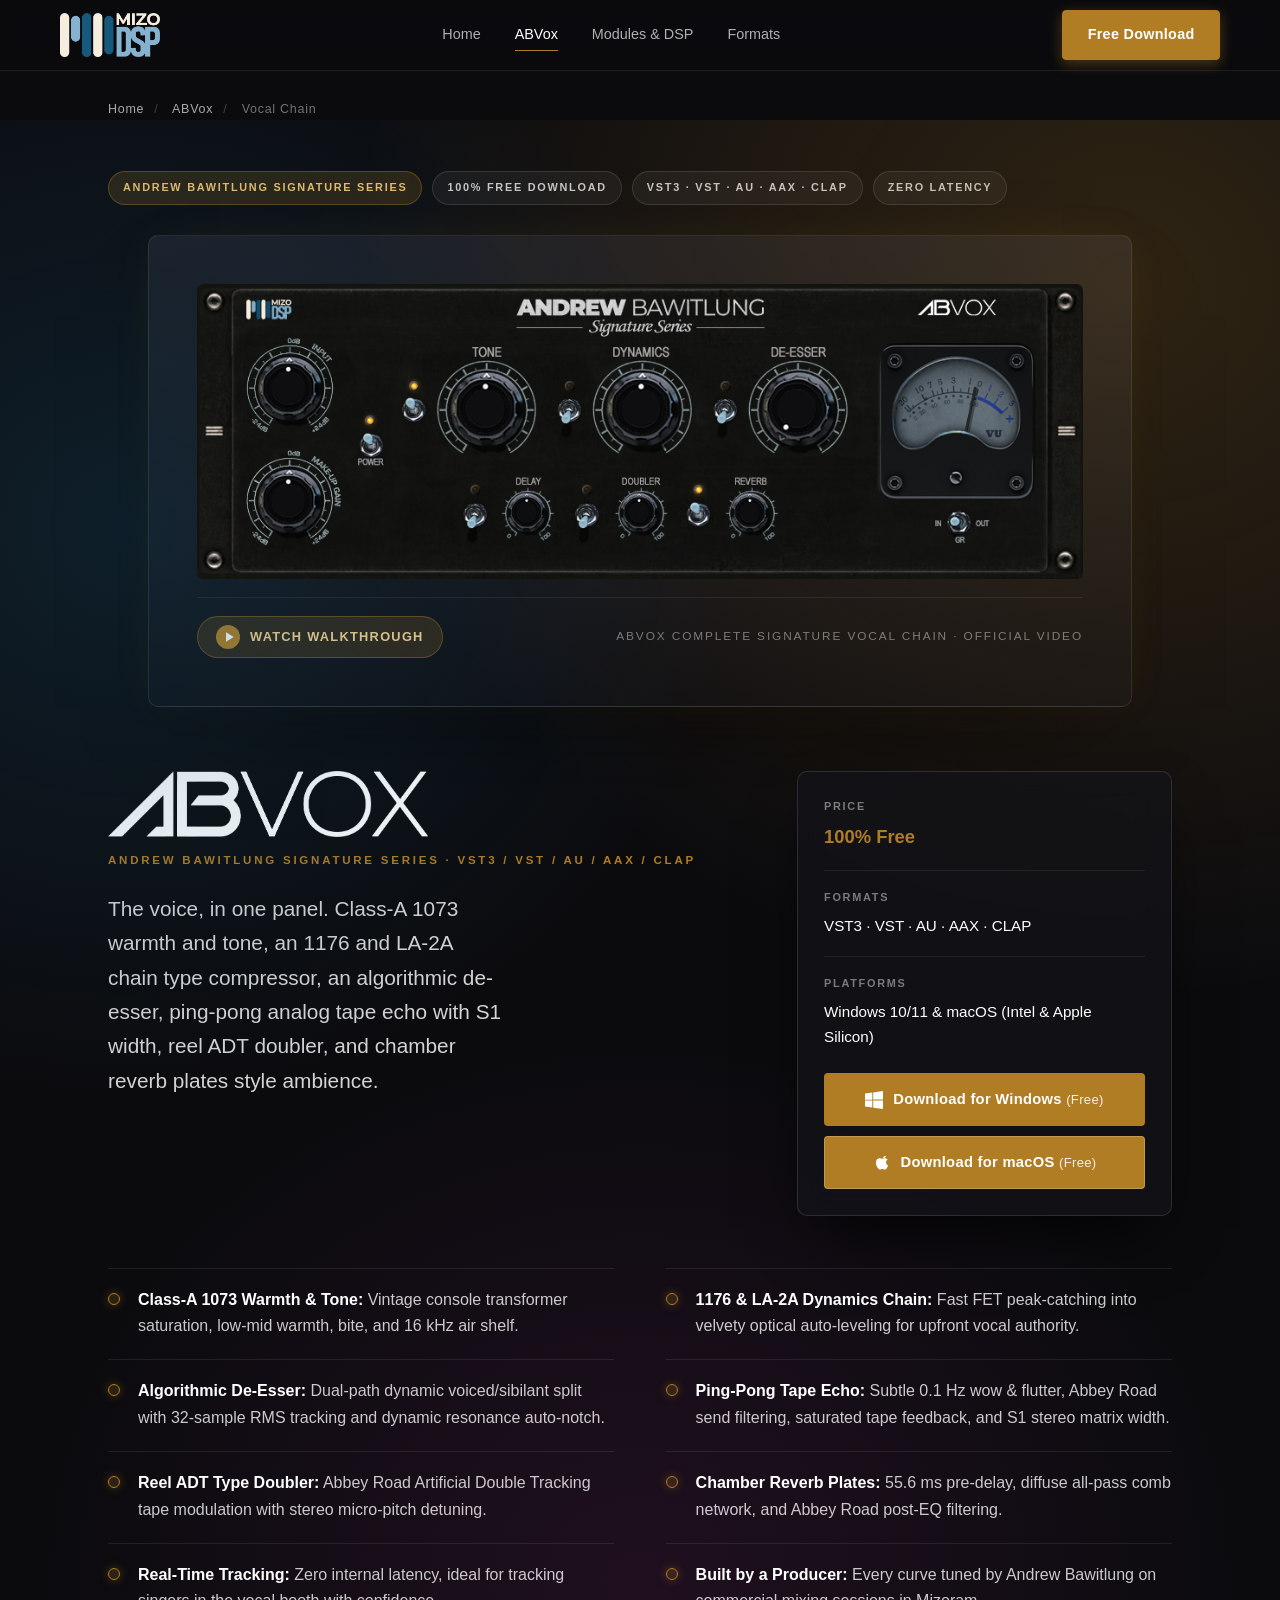
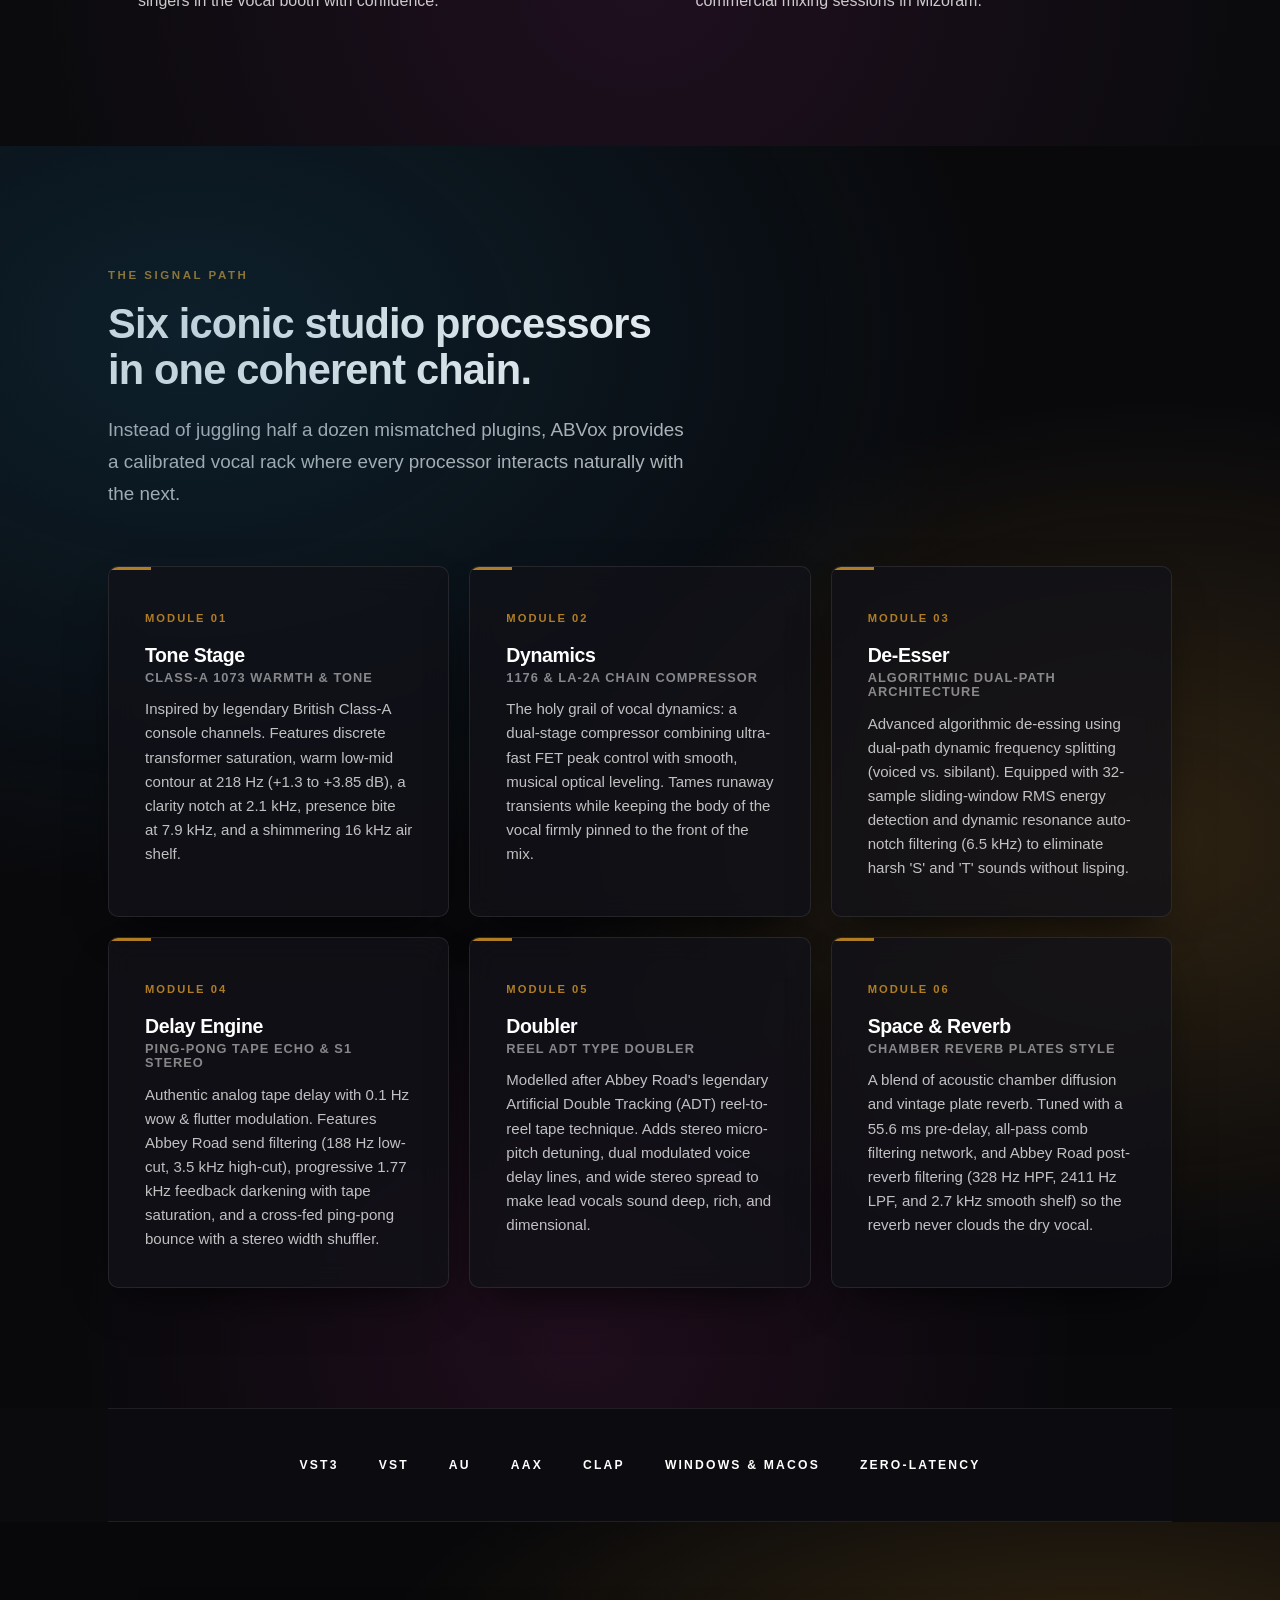
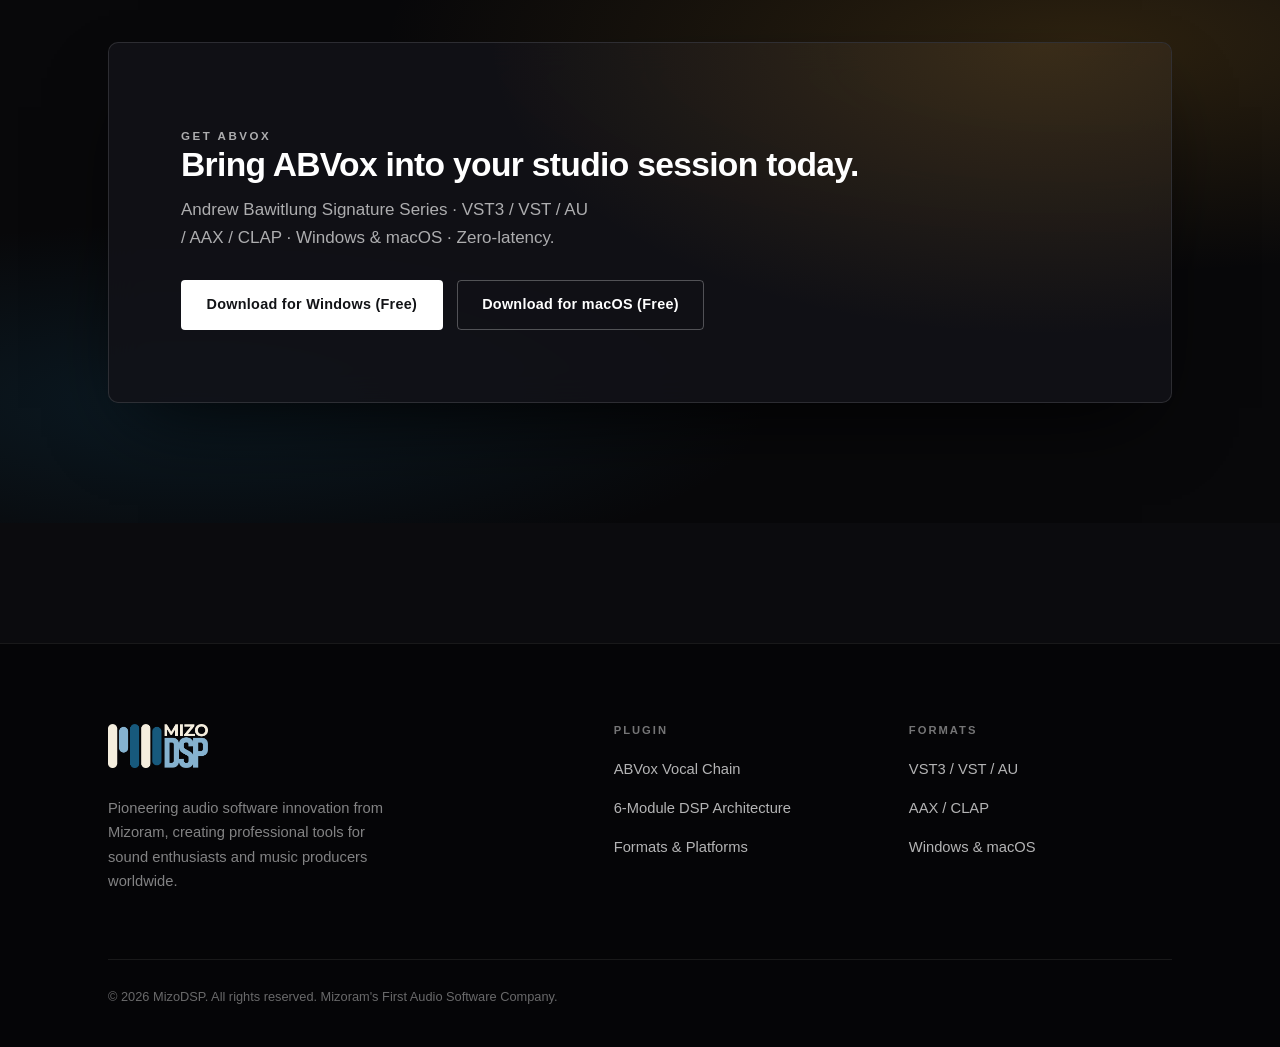
==== abvox.html @ d9e60326 "Add email download modal popup with FormSubmit integration" ====
<!DOCTYPE html>
<html lang="en">
<head>
<meta charset="utf-8" />
<meta name="viewport" content="width=device-width, initial-scale=1" />
<meta name="robots" content="noindex, nofollow, noarchive, nosnippet" />
<meta name="googlebot" content="noindex, nofollow, noarchive, nosnippet" />
<title>ABVox — Signature Vocal Chain | MizoDSP</title>
<meta name="description" content="ABVox is an all-in-one analog-modelled vocal rack featuring Class-A 1073 tone, 1176 & LA-2A dynamics, algorithmic de-esser, tape echo, reel ADT, and chamber plates reverb." />
<meta name="theme-color" content="#101012" />
<link rel="icon" href="favicon.svg" type="image/svg+xml" />
<link rel="icon" href="favicon.ico" sizes="any" />
<link rel="icon" type="image/png" sizes="32x32" href="favicon-32x32.png" />
<link rel="apple-touch-icon" href="apple-touch-icon.png" />

<!-- Open Graph / Social Sharing (WhatsApp, Telegram, Discord, etc.) -->
<meta property="og:type" content="website" />
<meta property="og:url" content="https://mizodsp.github.io/abvox.html" />
<meta property="og:title" content="ABVox — Signature Vocal Chain | MizoDSP" />
<meta property="og:description" content="All-in-one analog-modelled vocal rack: Class-A 1073 warmth, 1176 & LA-2A dynamics, algorithmic de-esser, tape echo, reel ADT, and chamber plates reverb." />
<meta property="og:image" content="https://mizodsp.github.io/assets/og-preview.png" />
<meta property="og:image:secure_url" content="https://mizodsp.github.io/assets/og-preview.png" />
<meta property="og:image:type" content="image/png" />
<meta property="og:image:width" content="1200" />
<meta property="og:image:height" content="630" />
<meta property="og:image:alt" content="ABVox Complete Signature Vocal Chain Plugin" />
<meta property="og:site_name" content="MizoDSP" />

<!-- Twitter Card -->
<meta name="twitter:card" content="summary_large_image" />
<meta name="twitter:title" content="ABVox — Signature Vocal Chain | MizoDSP" />
<meta name="twitter:description" content="All-in-one analog-modelled vocal rack: Class-A 1073 warmth, 1176 & LA-2A dynamics, algorithmic de-esser, tape echo, reel ADT, and chamber plates reverb." />
<meta name="twitter:image" content="https://mizodsp.github.io/assets/og-preview.png" />

<script>document.documentElement.classList.add('js');</script>
<link rel="stylesheet" href="styles.css?v=4" />
</head>
<body class="page-dark">

<a class="skip-link btn btn--solid" href="#main">Skip to content</a>

<header class="site-header">
  <div class="wrap site-header__inner">
    <a class="brand" href="index.html" aria-label="MizoDSP home">
      <img class="brand__logo-img" src="assets/MizoDSP logo.png" alt="MizoDSP Logo" width="1505" height="660" />
    </a>

    <nav class="nav" id="nav" aria-label="Primary">
      <a href="index.html">Home</a>
      <a href="abvox.html" aria-current="page">ABVox</a>
      <a href="#modules">Modules &amp; DSP</a>
      <a href="#formats">Formats</a>
    </nav>

    <div class="site-header__cta">
      <a class="btn btn--accent" href="#get" style="background:#b07d24; color:#ffffff; border-color:#b07d24;">Free Download</a>
      <button class="nav-toggle" id="navToggle" aria-expanded="false" aria-controls="nav">Menu</button>
    </div>
  </div>
</header>

<main id="main">

  <div class="wrap crumbs">
    <a href="index.html">Home</a><span>/</span>
    <a href="abvox.html">ABVox</a><span>/</span>
    Vocal Chain
  </div>

  <!-- PRODUCT HERO -->
  <section class="product">
    <div class="wrap">
      <div class="badges">
        <span class="badge badge--accent">Andrew Bawitlung Signature Series</span>
        <span class="badge">100% Free Download</span>
        <span class="badge">VST3 · VST · AU · AAX · CLAP</span>
        <span class="badge">Zero Latency</span>
      </div>

      <!-- High-res Rendered Plugin Interface & Video Showcase -->
      <figure class="product__stage reveal" id="productStage">
        <div class="product__render-box" id="productRenderBox">
          <img class="product__render-img" src="assets/ABVox_Plugin_Render.png"
               alt="ABVox interface render: input and output gain staging, 1073 tone, 1176/LA-2A dynamics, algorithmic de-esser, tape echo, reel ADT, and chamber plate reverb."
               width="1024" height="341" fetchpriority="high" />
        </div>
        <figcaption class="product__caption">
          <button class="stage-play-btn" id="playProductVideoBtn" type="button" aria-label="Play ABVox official video walkthrough">
            <span class="stage-play-btn__icon">
              <svg width="14" height="14" viewBox="0 0 24 24" fill="currentColor" aria-hidden="true">
                <polygon points="7,4 20,12 7,20" />
              </svg>
            </span>
            <span class="stage-play-btn__text">Watch Walkthrough</span>
          </button>
          <span class="product__caption-text">ABVox Complete Signature Vocal Chain · Official Video</span>
        </figcaption>
      </figure>

      <div class="product__head">
        <div>
          <img src="assets/AB_VOX.png" alt="ABVox Logo" class="abvox-product-logo" />
          <p class="product__sub">Andrew Bawitlung Signature Series · VST3 / VST / AU / AAX / CLAP</p>
          <p class="product__tagline">
            The voice, in one panel. Class-A 1073 warmth and tone, an 1176 and LA-2A chain type compressor,
            an algorithmic de-esser, ping-pong analog tape echo with S1 width, reel ADT doubler,
            and chamber reverb plates style ambience.
          </p>
        </div>

        <aside class="product__aside" id="get">
          <dl>
            <div>
              <dt>Price</dt>
              <dd><strong style="color: var(--accent); font-size: 1.15rem;">100% Free</strong></dd>
            </div>
            <div>
              <dt>Formats</dt>
              <dd>VST3 · VST · AU · AAX · CLAP</dd>
            </div>
            <div>
              <dt>Platforms</dt>
              <dd>Windows 10/11 &amp; macOS (Intel &amp; Apple Silicon)</dd>
            </div>
          </dl>

          <div class="download-actions" style="margin-top: 24px; display: grid; gap: 10px;">
            <a class="btn btn--solid btn--download js-download-trigger" href="https://github.com/mizodsp/mizodsp.github.io/releases/download/v1.0.0/ABVox_v1.0.0_Windows.zip" data-platform="Windows" title="Download ABVox for Windows (Free)">
              <svg width="18" height="18" viewBox="0 0 24 24" fill="currentColor" aria-hidden="true"><path d="M0 3.449L9.75 2.1v9.451H0m10.949-9.602L24 0v11.401H10.949M0 12.6h9.75v9.451L0 20.699M10.949 12.6H24V24l-12.951-1.751"/></svg>
              <span>Download for Windows <em>(Free)</em></span>
            </a>
            <a class="btn btn--solid btn--download btn--download-mac js-download-trigger" href="https://github.com/mizodsp/mizodsp.github.io/releases/download/v1.0.0/ABVox_v1.0.0_macOS.zip" data-platform="macOS" title="Download ABVox for macOS (Free)">
              <svg width="18" height="18" viewBox="0 0 24 24" fill="currentColor" aria-hidden="true"><path d="M18.71 19.5c-.83 1.24-1.71 2.45-3.05 2.47-1.34.03-1.77-.79-3.29-.79-1.53 0-2 .77-3.27.82-1.31.05-2.3-1.32-3.14-2.53C4.25 17 2.94 12.45 4.7 9.39c.87-1.52 2.43-2.48 4.12-2.51 1.28-.02 2.5.87 3.29.87.78 0 2.26-1.07 3.81-.91.65.03 2.47.26 3.64 1.98-.09.06-2.17 1.28-2.15 3.81.03 3.02 2.65 4.03 2.68 4.04-.03.07-.42 1.44-1.38 2.83M15.97 6.37c.62-.75 1.04-1.8 0.92-2.85-.9.04-2 .6-2.65 1.35-.58.66-1.08 1.73-.95 2.76 1.01.08 2.05-.51 2.68-1.26z"/></svg>
              <span>Download for macOS <em>(Free)</em></span>
            </a>
          </div>
        </aside>
      </div>

      <!-- Core Highlights Checklist -->
      <ul class="checks">
        <li><strong>Class-A 1073 Warmth &amp; Tone:</strong> Vintage console transformer saturation, low-mid warmth, bite, and 16 kHz air shelf.</li>
        <li><strong>1176 &amp; LA-2A Dynamics Chain:</strong> Fast FET peak-catching into velvety optical auto-leveling for upfront vocal authority.</li>
        <li><strong>Algorithmic De-Esser:</strong> Dual-path dynamic voiced/sibilant split with 32-sample RMS tracking and dynamic resonance auto-notch.</li>
        <li><strong>Ping-Pong Tape Echo:</strong> Subtle 0.1 Hz wow &amp; flutter, Abbey Road send filtering, saturated tape feedback, and S1 stereo matrix width.</li>
        <li><strong>Reel ADT Type Doubler:</strong> Abbey Road Artificial Double Tracking tape modulation with stereo micro-pitch detuning.</li>
        <li><strong>Chamber Reverb Plates:</strong> 55.6 ms pre-delay, diffuse all-pass comb network, and Abbey Road post-EQ filtering.</li>
        <li><strong>Real-Time Tracking:</strong> Zero internal latency, ideal for tracking singers in the vocal booth with confidence.</li>
        <li><strong>Built by a Producer:</strong> Every curve tuned by Andrew Bawitlung on commercial mixing sessions in Mizoram.</li>
      </ul>
    </div>
  </section>

  <!-- DETAILED MODULE ARCHITECTURE -->
  <section class="section" id="modules">
    <div class="wrap">
      <div class="section__head reveal">
        <p class="eyebrow eyebrow--accent">The Signal Path</p>
        <h2 class="section__title">Six iconic studio processors in one coherent chain.</h2>
        <p class="lede">
          Instead of juggling half a dozen mismatched plugins, ABVox provides a calibrated vocal rack
          where every processor interacts naturally with the next.
        </p>
      </div>

      <div class="modules-grid reveal">
        <!-- Module 1: Tone -->
        <article class="module-card">
          <span class="module-card__tag">Module 01</span>
          <h3>Tone Stage</h3>
          <h4>Class-A 1073 Warmth &amp; Tone</h4>
          <p>
            Inspired by legendary British Class-A console channels. Features discrete transformer saturation,
            warm low-mid contour at 218 Hz (+1.3 to +3.85 dB), a clarity notch at 2.1 kHz, presence bite at 7.9 kHz,
            and a shimmering 16 kHz air shelf.
          </p>
        </article>

        <!-- Module 2: Dynamics -->
        <article class="module-card">
          <span class="module-card__tag">Module 02</span>
          <h3>Dynamics</h3>
          <h4>1176 &amp; LA-2A Chain Compressor</h4>
          <p>
            The holy grail of vocal dynamics: a dual-stage compressor combining ultra-fast FET peak control
            with smooth, musical optical leveling. Tames runaway transients while keeping the body of the vocal
            firmly pinned to the front of the mix.
          </p>
        </article>

        <!-- Module 3: De-Esser -->
        <article class="module-card">
          <span class="module-card__tag">Module 03</span>
          <h3>De-Esser</h3>
          <h4>Algorithmic Dual-Path Architecture</h4>
          <p>
            Advanced algorithmic de-essing using dual-path dynamic frequency splitting (voiced vs. sibilant).
            Equipped with 32-sample sliding-window RMS energy detection and dynamic resonance auto-notch filtering
            (6.5 kHz) to eliminate harsh 'S' and 'T' sounds without lisping.
          </p>
        </article>

        <!-- Module 4: Delay -->
        <article class="module-card">
          <span class="module-card__tag">Module 04</span>
          <h3>Delay Engine</h3>
          <h4>Ping-Pong Tape Echo &amp; S1 Stereo</h4>
          <p>
            Authentic analog tape delay with 0.1 Hz wow &amp; flutter modulation. Features Abbey Road send filtering
            (188 Hz low-cut, 3.5 kHz high-cut), progressive 1.77 kHz feedback darkening with tape saturation,
            and a cross-fed ping-pong bounce with a stereo width shuffler.
          </p>
        </article>

        <!-- Module 5: Doubler -->
        <article class="module-card">
          <span class="module-card__tag">Module 05</span>
          <h3>Doubler</h3>
          <h4>Reel ADT Type Doubler</h4>
          <p>
            Modelled after Abbey Road's legendary Artificial Double Tracking (ADT) reel-to-reel tape technique.
            Adds stereo micro-pitch detuning, dual modulated voice delay lines, and wide stereo spread to make lead vocals
            sound deep, rich, and dimensional.
          </p>
        </article>

        <!-- Module 6: Reverb -->
        <article class="module-card">
          <span class="module-card__tag">Module 06</span>
          <h3>Space &amp; Reverb</h3>
          <h4>Chamber Reverb Plates Style</h4>
          <p>
            A blend of acoustic chamber diffusion and vintage plate reverb. Tuned with a 55.6 ms pre-delay,
            all-pass comb filtering network, and Abbey Road post-reverb filtering (328 Hz HPF, 2411 Hz LPF,
            and 2.7 kHz smooth shelf) so the reverb never clouds the dry vocal.
          </p>
        </article>
      </div>
    </div>
  </section>


  <!-- FORMATS STRIP -->
  <section class="wrap" id="formats">
    <div class="formats">
      <span><strong>VST3</strong></span>
      <span><strong>VST</strong></span>
      <span><strong>AU</strong></span>
      <span><strong>AAX</strong></span>
      <span><strong>CLAP</strong></span>
      <span><strong>Windows &amp; macOS</strong></span>
      <span><strong>Zero-Latency</strong></span>
    </div>
  </section>

  <!-- GET ABVOX CALL TO ACTION -->
  <section class="section section--cta-wrap">
    <div class="wrap">
      <div class="cta reveal">
        <div>
          <p class="eyebrow eyebrow--accent">Get ABVox</p>
          <h2>Bring ABVox into your studio session today.</h2>
          <p>
            Andrew Bawitlung Signature Series · VST3 / VST / AU / AAX / CLAP · Windows &amp; macOS · Zero-latency.
          </p>
        </div>
        <div class="cta__actions">
          <a class="btn btn--light js-download-trigger" href="https://github.com/mizodsp/mizodsp.github.io/releases/download/v1.0.0/ABVox_v1.0.0_Windows.zip" data-platform="Windows">Download for Windows (Free)</a>
          <a class="btn btn--outline-light js-download-trigger" href="https://github.com/mizodsp/mizodsp.github.io/releases/download/v1.0.0/ABVox_v1.0.0_macOS.zip" data-platform="macOS">Download for macOS (Free)</a>
        </div>
      </div>
    </div>
  </section>

</main>

<footer class="site-footer">
  <div class="wrap">
    <div class="site-footer__grid">
      <div class="site-footer__about">
        <a class="brand" href="index.html" aria-label="MizoDSP home">
          <img class="footer__logo-img" src="assets/MizoDSP logo.png" alt="MizoDSP Logo" />
        </a>
        <p>
          Pioneering audio software innovation from Mizoram, creating professional tools for sound enthusiasts and music producers worldwide.
        </p>
      </div>

      <div>
        <h4>Plugin</h4>
        <ul>
          <li><a href="abvox.html">ABVox Vocal Chain</a></li>
          <li><a href="#modules">6-Module DSP Architecture</a></li>
          <li><a href="#formats">Formats &amp; Platforms</a></li>
        </ul>
      </div>

      <div>
        <h4>Formats</h4>
        <ul>
          <li><a href="#formats">VST3 / VST / AU</a></li>
          <li><a href="#formats">AAX / CLAP</a></li>
          <li><a href="#formats">Windows &amp; macOS</a></li>
        </ul>
      </div>

    </div>

    <div class="site-footer__bar">
      <span>© <span id="year">2026</span> MizoDSP. All rights reserved. Mizoram's First Audio Software Company.</span>
    </div>
  </div>
</footer>

<script>
  document.getElementById('year').textContent = new Date().getFullYear();

  var toggle = document.getElementById('navToggle');
  var nav = document.getElementById('nav');
  if (toggle) {
    toggle.addEventListener('click', function () {
      var open = nav.classList.toggle('nav--open');
      toggle.setAttribute('aria-expanded', String(open));
    });
  }

  // Click-to-play / toggle product video in abvox.html
  var playProductBtn = document.getElementById('playProductVideoBtn');
  var productRenderBox = document.getElementById('productRenderBox');
  var isVideoActive = false;
  if (playProductBtn && productRenderBox) {
    playProductBtn.addEventListener('click', function () {
      if (!isVideoActive) {
        productRenderBox.innerHTML = `
          <div class="video-responsive" style="border-radius: 6px;">
            <iframe
              src="https://www.youtube.com/embed/3EMnWuiMG0U?autoplay=1&amp;modestbranding=1&amp;rel=0&amp;iv_load_policy=3"
              title="ABVox Official Video Walkthrough"
              allow="accelerometer; autoplay; clipboard-write; encrypted-media; gyroscope; picture-in-picture; web-share"
              allowfullscreen>
            </iframe>
          </div>
        `;
        playProductBtn.innerHTML = `
          <span class="stage-play-btn__icon" style="background:#444;">✕</span>
          <span class="stage-play-btn__text">View Plugin Interface</span>
        `;
        isVideoActive = true;
      } else {
        productRenderBox.innerHTML = `
          <img class="product__render-img" src="assets/ABVox_Plugin_Render.png"
               alt="ABVox interface render: input and output gain staging, 1073 tone, 1176/LA-2A dynamics, algorithmic de-esser, tape echo, reel ADT, and chamber plate reverb."
               width="1024" height="341" fetchpriority="high" />
        `;
        playProductBtn.innerHTML = `
          <span class="stage-play-btn__icon">
            <svg width="14" height="14" viewBox="0 0 24 24" fill="currentColor" aria-hidden="true">
              <polygon points="7,4 20,12 7,20" />
            </svg>
          </span>
          <span class="stage-play-btn__text">Watch Walkthrough</span>
        `;
        isVideoActive = false;
      }
    });
  }

  // Reveal on scroll
  (function () {
    var els = document.querySelectorAll('.reveal');
    if (!('IntersectionObserver' in window) ||
        window.matchMedia('(prefers-reduced-motion: reduce)').matches) {
      els.forEach(function (el) { el.classList.add('is-visible'); });
      return;
    }
    var io = new IntersectionObserver(function (entries) {
      entries.forEach(function (e) {
        if (e.isIntersecting) {
          e.target.classList.add('is-visible');
          io.unobserve(e.target);
        }
      });
    }, { rootMargin: '0px 0px -10% 0px', threshold: 0.08 });
    els.forEach(function (el) { io.observe(el); });

    // Safety net: never leave content hidden.
    window.setTimeout(function () {
      els.forEach(function (el) { el.classList.add('is-visible'); });
    }, 2500);
  })();

  // Download Modal Logic
  (function () {
    var modal = document.getElementById('downloadModal');
    var backdrop = document.getElementById('modalBackdrop');
    var closeBtn = document.getElementById('modalCloseBtn');
    var formView = document.getElementById('modalFormView');
    var successView = document.getElementById('modalSuccessView');
    var form = document.getElementById('downloadForm');
    var submitBtn = document.getElementById('modalSubmitBtn');
    var submitBtnText = document.getElementById('modalSubmitBtnText');
    var platformBadgeText = document.getElementById('modalPlatformText');
    var platformIcon = document.getElementById('modalPlatformIcon');
    var platformInput = document.getElementById('formPlatform');
    var subjectInput = document.getElementById('formSubject');
    var directLink = document.getElementById('modalDirectLink');
    var doneBtn = document.getElementById('modalDoneBtn');
    var nameInput = document.getElementById('formName');

    var currentDownloadUrl = '';
    var currentPlatform = 'Windows';

    var winSvg = '<svg width="14" height="14" viewBox="0 0 24 24" fill="currentColor" style="vertical-align: -2px; margin-right: 4px;" aria-hidden="true"><path d="M0 3.449L9.75 2.1v9.451H0m10.949-9.602L24 0v11.401H10.949M0 12.6h9.75v9.451L0 20.699M10.949 12.6H24V24l-12.951-1.751"/></svg>';
    var macSvg = '<svg width="14" height="14" viewBox="0 0 24 24" fill="currentColor" style="vertical-align: -2px; margin-right: 4px;" aria-hidden="true"><path d="M18.71 19.5c-.83 1.24-1.71 2.45-3.05 2.47-1.34.03-1.77-.79-3.29-.79-1.53 0-2 .77-3.27.82-1.31.05-2.3-1.32-3.14-2.53C4.25 17 2.94 12.45 4.7 9.39c.87-1.52 2.43-2.48 4.12-2.51 1.28-.02 2.5.87 3.29.87.78 0 2.26-1.07 3.81-.91.65.03 2.47.26 3.64 1.98-.09.06-2.17 1.28-2.15 3.81.03 3.02 2.65 4.03 2.68 4.04-.03.07-.42 1.44-1.38 2.83M15.97 6.37c.62-.75 1.04-1.8 0.92-2.85-.9.04-2 .6-2.65 1.35-.58.66-1.08 1.73-.95 2.76 1.01.08 2.05-.51 2.68-1.26z"/></svg>';

    function openModal(platform, url) {
      currentPlatform = platform;
      currentDownloadUrl = url;
      platformInput.value = platform;
      subjectInput.value = 'New ABVox Free Download (' + platform + ')';
      directLink.href = url;
      directLink.textContent = 'Direct Download for ' + platform;

      if (platform === 'Windows') {
        platformIcon.innerHTML = winSvg;
        platformBadgeText.textContent = 'Windows (VST3, VST, AAX, CLAP)';
        submitBtnText.textContent = 'Download for Windows (Free)';
      } else {
        platformIcon.innerHTML = macSvg;
        platformBadgeText.textContent = 'macOS (VST3, AU, AAX, CLAP)';
        submitBtnText.textContent = 'Download for macOS (Free)';
      }

      formView.style.display = 'block';
      successView.style.display = 'none';
      submitBtn.disabled = false;

      modal.classList.add('is-open');
      modal.setAttribute('aria-hidden', 'false');
      document.body.style.overflow = 'hidden';

      setTimeout(function () {
        if (nameInput) nameInput.focus();
      }, 120);
    }

    function closeModal() {
      modal.classList.remove('is-open');
      modal.setAttribute('aria-hidden', 'true');
      document.body.style.overflow = '';
    }

    // Attach to all download triggers
    var triggers = document.querySelectorAll('.js-download-trigger');
    triggers.forEach(function (btn) {
      btn.addEventListener('click', function (e) {
        e.preventDefault();
        var platform = btn.getAttribute('data-platform') || 'Windows';
        var url = btn.getAttribute('href');
        openModal(platform, url);
      });
    });

    if (backdrop) backdrop.addEventListener('click', closeModal);
    if (closeBtn) closeBtn.addEventListener('click', closeModal);
    if (doneBtn) doneBtn.addEventListener('click', closeModal);

    document.addEventListener('keydown', function (e) {
      if (e.key === 'Escape' && modal.classList.contains('is-open')) {
        closeModal();
      }
    });

    function triggerFileDownload(url) {
      var a = document.createElement('a');
      a.href = url;
      a.setAttribute('download', '');
      document.body.appendChild(a);
      a.click();
      setTimeout(function () {
        if (a.parentNode) a.parentNode.removeChild(a);
      }, 1000);
    }

    // Form submission
    if (form) {
      form.addEventListener('submit', function (e) {
        e.preventDefault();

        submitBtn.disabled = true;
        submitBtnText.textContent = 'Starting Download...';

        var formData = new FormData(form);

        // Submit to FormSubmit asynchronously
        fetch(form.action, {
          method: 'POST',
          headers: {
            'Accept': 'application/json'
          },
          body: formData
        })
        .then(function (response) {
          return response.json().catch(function () { return { ok: true }; });
        })
        .catch(function (err) {
          console.warn('FormSubmit network notice:', err);
        })
        .finally(function () {
          // Always trigger file download
          triggerFileDownload(currentDownloadUrl);

          // Show success view
          formView.style.display = 'none';
          successView.style.display = 'block';
          form.reset();
        });
      });
    }
  })();
</script>

<!-- DOWNLOAD EMAIL MODAL -->
<div class="download-modal" id="downloadModal" aria-hidden="true" role="dialog" aria-modal="true" aria-labelledby="modalTitle">
  <div class="download-modal__backdrop" id="modalBackdrop"></div>
  <div class="download-modal__dialog">
    <button class="download-modal__close" id="modalCloseBtn" type="button" aria-label="Close download modal">
      <svg width="20" height="20" viewBox="0 0 24 24" fill="none" stroke="currentColor" stroke-width="2" stroke-linecap="round" stroke-linejoin="round"><line x1="18" y1="6" x2="6" y2="18"></line><line x1="6" y1="6" x2="18" y2="18"></line></svg>
    </button>

    <!-- Form View -->
    <div class="download-modal__content" id="modalFormView">
      <div class="download-modal__header">
        <div class="download-modal__badge" id="modalPlatformBadge">
          <span id="modalPlatformIcon"></span>
          <span id="modalPlatformText">Windows (64-bit)</span>
        </div>
        <h3 class="download-modal__title" id="modalTitle">Get ABVox Free</h3>
        <p class="download-modal__subtitle">Enter your name and email to download ABVox Signature Vocal Chain.</p>
      </div>

      <form class="download-modal__form" id="downloadForm" action="https://formsubmit.app/f/pkw368cwfg" method="POST">
        <!-- Anti-spam Honeypot -->
        <input type="text" name="_gotcha" tabindex="-1" autocomplete="off" style="display:none" aria-hidden="true" />

        <!-- Metadata fields -->
        <input type="hidden" name="platform" id="formPlatform" value="Windows" />
        <input type="hidden" name="_subject" id="formSubject" value="New ABVox Free Download (Windows)" />

        <div class="form-group">
          <label for="formName" class="form-label">First Name</label>
          <input type="text" id="formName" name="name" class="form-input" placeholder="e.g. Andrew" required autocomplete="given-name" />
        </div>

        <div class="form-group">
          <label for="formEmail" class="form-label">Email Address</label>
          <input type="email" id="formEmail" name="email" class="form-input" placeholder="you@studio.com" required autocomplete="email" />
        </div>

        <button type="submit" class="btn btn--solid btn--modal-submit" id="modalSubmitBtn">
          <span id="modalSubmitBtnText">Download for Windows (Free)</span>
          <svg width="18" height="18" viewBox="0 0 24 24" fill="currentColor" aria-hidden="true"><path d="M19 9h-4V3H9v6H5l7 7 7-7zM5 18v2h14v-2H5z"/></svg>
        </button>

        <p class="download-modal__note">
          🔒 100% Free · No spam, ever. Only product updates.
        </p>
      </form>
    </div>

    <!-- Success View -->
    <div class="download-modal__success" id="modalSuccessView" style="display:none;">
      <div class="success-icon">
        <svg width="32" height="32" viewBox="0 0 24 24" fill="none" stroke="#b07d24" stroke-width="2.5" stroke-linecap="round" stroke-linejoin="round"><path d="M22 11.08V12a10 10 0 1 1-5.93-9.14"></path><polyline points="22 4 12 14.01 9 11.01"></polyline></svg>
      </div>
      <h3 class="download-modal__title">Your Download Has Started!</h3>
      <p class="download-modal__subtitle" id="modalSuccessMessage">
        Thank you for downloading ABVox. If your download doesn't begin automatically, click the direct download link below.
      </p>
      <div class="download-modal__actions">
        <a class="btn btn--solid" id="modalDirectLink" href="#" download style="background:var(--accent); color:#fff; border-color:var(--accent); justify-content:center;">Direct Download Link</a>
        <button type="button" class="btn btn--outline-light" id="modalDoneBtn" style="justify-content:center;">Close</button>
      </div>
    </div>
  </div>
</div>

</body>
</html>
---- styles.css ----
/* ==========================================================================
   MizoDSP — site styles
   Minimal, light, editorial. No external fonts, no trackers, no ad slots.
   ========================================================================== */

:root {
  --bg: #ffffff;
  --bg-soft: #f5f4f1;
  --bg-deep: #101012;
  --ink: #121316;
  --ink-soft: #3c3f45;
  --muted: #767a82;
  --line: #e7e6e1;
  --line-dark: #26262a;

  --accent: #b07d24;
  --accent-hover: #c59132;
  --accent-soft: rgba(176, 125, 36, 0.2);
  --accent-ink: #ffffff;

  --radius: 4px;
  --radius-lg: 10px;
  --wrap: 1160px;
  --pad: clamp(20px, 5vw, 48px);

  --font: -apple-system, BlinkMacSystemFont, "Segoe UI", Roboto, Helvetica,
    Arial, "Helvetica Neue", sans-serif;

  --ease: cubic-bezier(0.22, 0.61, 0.36, 1);
}

*,
*::before,
*::after {
  box-sizing: border-box;
}

html {
  scroll-behavior: smooth;
  -webkit-text-size-adjust: 100%;
  overflow-x: hidden;
}

body {
  margin: 0;
  overflow-x: hidden;
  background: var(--bg);
  color: var(--ink);
  font-family: var(--font);
  font-size: 17px;
  line-height: 1.65;
  font-weight: 400;
  -webkit-font-smoothing: antialiased;
  text-rendering: optimizeLegibility;
}

img {
  max-width: 100%;
  height: auto;
  display: block;
}

a {
  color: inherit;
  text-decoration: none;
}

h1,
h2,
h3,
h4 {
  margin: 0;
  font-weight: 600;
  letter-spacing: -0.02em;
  line-height: 1.12;
  color: var(--ink);
}

p {
  margin: 0;
}

.wrap {
  width: 100%;
  max-width: var(--wrap);
  margin: 0 auto;
  padding-inline: var(--pad);
}

.eyebrow {
  font-size: 0.72rem;
  font-weight: 600;
  letter-spacing: 0.22em;
  text-transform: uppercase;
  color: var(--muted);
}

.skip-link {
  position: absolute;
  left: -9999px;
  top: 0;
  z-index: 100;
}

.skip-link:focus {
  left: 16px;
  top: 16px;
}

.eyebrow--accent {
  color: var(--accent);
}

.lede {
  font-size: clamp(1.02rem, 1.5vw, 1.18rem);
  color: var(--ink-soft);
  line-height: 1.7;
}

.muted {
  color: var(--muted);
}

/* ---------- buttons ---------- */

.btn {
  display: inline-flex;
  align-items: center;
  gap: 0.6em;
  padding: 0.85em 1.7em;
  border-radius: var(--radius);
  border: 1px solid transparent;
  font-size: 0.9rem;
  font-weight: 600;
  letter-spacing: 0.02em;
  cursor: pointer;
  transition: background 0.25s var(--ease), color 0.25s var(--ease),
    border-color 0.25s var(--ease), transform 0.25s var(--ease);
}

.btn:hover {
  transform: translateY(-1px);
}

.btn--solid {
  background: var(--ink);
  color: #fff;
}

.btn--solid:hover {
  background: var(--accent);
}

.btn--accent {
  background: #b07d24 !important;
  color: #ffffff !important;
  border: 1px solid #b07d24 !important;
  box-shadow: 0 4px 14px rgba(176, 125, 36, 0.35);
}

.btn--accent:hover {
  background: #c59132 !important;
  border-color: #c59132 !important;
  color: #ffffff !important;
  box-shadow: 0 6px 20px rgba(176, 125, 36, 0.55);
}

.btn--ghost {
  border-color: var(--line);
  color: var(--ink);
}

.btn--ghost:hover {
  border-color: var(--ink);
}

.btn--light {
  background: #fff;
  color: var(--ink);
}

.btn--light:hover {
  background: var(--accent);
  color: #fff;
}

.btn--outline-light {
  border-color: rgba(255, 255, 255, 0.28);
  color: #fff;
}

.btn--outline-light:hover {
  border-color: #fff;
}

.btn .arrow {
  transition: transform 0.25s var(--ease);
}

.btn:hover .arrow {
  transform: translateX(3px);
}

/* ---------- header ---------- */

.site-header {
  position: sticky;
  top: 0;
  z-index: 50;
  background: rgba(11, 11, 14, 0.94);
  backdrop-filter: saturate(180%) blur(16px);
  -webkit-backdrop-filter: saturate(180%) blur(16px);
  border-bottom: 1px solid rgba(255, 255, 255, 0.08);
}

.site-header__inner {
  display: flex;
  align-items: center;
  justify-content: space-between;
  gap: 20px;
  min-height: 70px;
  padding: 6px 0;
}

.brand {
  display: inline-flex;
  align-items: center;
  text-decoration: none;
}

.brand__logo-img {
  height: 44px;
  width: auto;
  max-width: 150px;
  object-fit: contain;
  display: block;
}

.nav {
  display: flex;
  align-items: center;
  gap: clamp(18px, 3vw, 34px);
  font-size: 0.9rem;
  font-weight: 500;
  color: rgba(255, 255, 255, 0.72);
}

.nav a {
  position: relative;
  padding: 4px 0;
  transition: color 0.2s var(--ease);
}

.nav a::after {
  content: "";
  position: absolute;
  left: 0;
  bottom: 0;
  width: 100%;
  height: 1px;
  background: var(--accent);
  transform: scaleX(0);
  transform-origin: left;
  transition: transform 0.28s var(--ease);
}

.nav a:hover,
.nav a[aria-current="page"] {
  color: #ffffff;
}

.nav a:hover::after,
.nav a[aria-current="page"]::after {
  transform: scaleX(1);
}

.site-header__cta {
  display: flex;
  align-items: center;
  gap: 14px;
}

.site-header__cta .btn {
  background: #b07d24 !important;
  color: #ffffff !important;
  border: 1px solid #b07d24 !important;
  border-radius: var(--radius);
  font-weight: 600;
  box-shadow: 0 4px 14px rgba(176, 125, 36, 0.4);
}

.site-header__cta .btn:hover {
  background: #c59132 !important;
  border-color: #c59132 !important;
  color: #ffffff !important;
  box-shadow: 0 6px 20px rgba(176, 125, 36, 0.6);
  transform: translateY(-1px);
}

.nav-toggle {
  display: none;
}

/* ---------- hero (dark) ---------- */

.hero {
  position: relative;
  overflow: hidden;
  background: var(--bg-deep);
  color: #fff;
  padding: clamp(72px, 12vw, 132px) 0 clamp(56px, 9vw, 96px);
}

.hero::before {
  content: "";
  position: absolute;
  inset: 0;
  background: radial-gradient(
      120% 90% at 78% 8%,
      rgba(176, 125, 36, 0.22),
      transparent 60%
    ),
    radial-gradient(90% 70% at 12% 100%, rgba(120, 130, 160, 0.14), transparent 62%);
  pointer-events: none;
}

.hero__inner {
  position: relative;
}

.hero__title {
  color: #fff;
  font-size: clamp(2.3rem, 6.1vw, 4.15rem);
  font-weight: 600;
  letter-spacing: -0.035em;
  line-height: 1.05;
  margin: 22px 0 0;
  max-width: 15ch;
}

.hero__title em {
  font-style: normal;
  color: var(--accent);
}

.hero__logo-wrap {
  margin-top: 6px;
  margin-bottom: 20px;
}

.hero__abvox-logo {
  max-width: clamp(260px, 42vw, 440px);
  width: 100%;
  height: auto;
  display: block;
}

.hero__copy {
  margin-top: 26px;
  max-width: 46ch;
  font-size: clamp(1.02rem, 1.6vw, 1.2rem);
  line-height: 1.7;
  color: rgba(255, 255, 255, 0.72);
}

.btn--download {
  display: flex;
  align-items: center;
  justify-content: center;
  gap: 10px;
  padding: 0.9em 1.4em;
  font-size: 0.92rem;
  font-weight: 600;
  width: 100%;
  border-radius: var(--radius);
  background: var(--accent);
  color: #ffffff;
  text-decoration: none;
  transition: background 0.25s var(--ease), transform 0.25s var(--ease);
}

.btn--download:hover {
  background: #c59132;
  transform: translateY(-2px);
  color: #ffffff;
}

.btn--download em {
  font-style: normal;
  font-size: 0.82rem;
  opacity: 0.88;
  font-weight: 500;
}

.btn--download-mac {
  background: rgba(255, 255, 255, 0.12);
  border: 1px solid rgba(255, 255, 255, 0.22);
  color: #ffffff;
}

.btn--download-mac:hover {
  background: rgba(255, 255, 255, 0.22);
  border-color: #ffffff;
  color: #ffffff;
}

.hero__actions {
  display: flex;
  flex-wrap: wrap;
  gap: 14px;
  margin-top: 38px;
}

.hero__meta {
  display: flex;
  flex-wrap: wrap;
  gap: 10px 28px;
  margin-top: 46px;
  font-size: 0.78rem;
  letter-spacing: 0.14em;
  text-transform: uppercase;
  color: rgba(255, 255, 255, 0.5);
}

.hero .eyebrow {
  color: rgba(255, 255, 255, 0.62);
}

/* ---------- showcase ---------- */

.showcase {
  position: relative;
  margin-top: clamp(52px, 8vw, 84px);
  border-radius: var(--radius-lg);
  padding: clamp(18px, 4vw, 44px);
  background: linear-gradient(180deg, #17171a 0%, #0c0c0e 100%);
  border: 1px solid var(--line-dark);
  box-shadow: 0 40px 80px -50px rgba(0, 0, 0, 0.9);
}

.showcase__img {
  width: 100%;
  height: auto;
  aspect-ratio: 1024 / 341;
  object-fit: contain;
  display: block;
  border-radius: 6px;
  box-shadow: 0 24px 60px -28px rgba(0, 0, 0, 0.9);
}

.showcase__caption {
  display: flex;
  flex-wrap: wrap;
  justify-content: space-between;
  gap: 12px;
  margin-top: 18px;
  font-size: 0.74rem;
  letter-spacing: 0.16em;
  text-transform: uppercase;
  color: rgba(255, 255, 255, 0.45);
}

/* ---------- sections ---------- */

.section {
  padding: clamp(68px, 10vw, 120px) 0;
}

.section--soft {
  background: var(--bg-soft);
}

.section__head {
  max-width: 62ch;
}

.section__head .eyebrow {
  display: block;
  margin-bottom: 16px;
}

.section__title {
  font-size: clamp(1.7rem, 3.4vw, 2.6rem);
}

.section__head .lede {
  margin-top: 20px;
}

/* ---------- featured plugin ---------- */

.feature {
  display: grid;
  grid-template-columns: 1.35fr 1fr;
  gap: clamp(32px, 5vw, 60px);
  align-items: center;
}

.feature-header {
  display: flex;
  flex-wrap: wrap;
  justify-content: space-between;
  align-items: flex-end;
  gap: 24px;
  margin-bottom: clamp(28px, 4vw, 40px);
}

.feature-header__body {
  max-width: 68ch;
}

.feature-header__body .eyebrow {
  display: block;
  margin-bottom: 14px;
}

.feature-header__actions {
  flex-shrink: 0;
  margin-bottom: 6px;
}

.feature__media {
  border-radius: var(--radius-lg);
  overflow: hidden;
  border: 1px solid var(--line);
  box-shadow: 0 20px 48px -24px rgba(0, 0, 0, 0.25);
  background: #0d0d10;
  margin: 0;
}

.feature__media--large {
  width: 100%;
  max-width: 100%;
  margin: 0 0 clamp(32px, 5vw, 48px) 0;
  box-shadow: 0 30px 70px -28px rgba(0, 0, 0, 0.24);
}

.feature__media img {
  width: 100%;
  height: auto;
  aspect-ratio: 1120 / 627;
  object-fit: cover;
  display: block;
}

.feature__caption {
  padding: 14px 20px;
  font-size: 0.78rem;
  font-weight: 600;
  letter-spacing: 0.08em;
  text-transform: uppercase;
  color: var(--muted);
  background: var(--bg-soft);
  border-top: 1px solid var(--line);
  text-align: center;
}

/* Clickable Video Trigger for Featured Image */
.feature-video-trigger {
  width: 100%;
  display: block;
  position: relative;
  background: transparent;
  border: none;
  padding: 0;
  margin: 0;
  cursor: pointer;
  overflow: hidden;
  text-align: inherit;
  font-family: inherit;
}

.feature-video-trigger img {
  width: 100%;
  height: auto;
  display: block;
  transition: transform 0.4s var(--ease), filter 0.35s ease;
}

.feature__media .feature-video-trigger img {
  aspect-ratio: 1120 / 627;
  object-fit: cover;
}

.feature-video-trigger:hover img,
.feature-video-trigger:focus-visible img {
  transform: scale(1.02);
  filter: brightness(0.92);
}

.video-play-badge {
  position: absolute;
  top: 50%;
  left: 50%;
  transform: translate(-50%, -50%);
  display: flex;
  flex-direction: column;
  align-items: center;
  gap: 14px;
  pointer-events: none;
  transition: transform 0.3s var(--ease);
}

.feature-video-trigger:hover .video-play-badge,
.feature-video-trigger:focus-visible .video-play-badge {
  transform: translate(-50%, -50%) scale(1.06);
}

.video-play-circle {
  width: 76px;
  height: 76px;
  border-radius: 50%;
  background: rgba(176, 125, 36, 0.94);
  color: #ffffff;
  display: flex;
  align-items: center;
  justify-content: center;
  box-shadow: 0 12px 36px rgba(0, 0, 0, 0.65), 0 0 32px rgba(176, 125, 36, 0.6);
  transition: background 0.25s var(--ease), box-shadow 0.25s var(--ease), transform 0.25s var(--ease);
}

.video-play-circle svg {
  margin-left: 3px;
}

.feature-video-trigger:hover .video-play-circle,
.feature-video-trigger:focus-visible .video-play-circle {
  background: #c59132;
  box-shadow: 0 16px 44px rgba(0, 0, 0, 0.75), 0 0 45px rgba(176, 125, 36, 0.85);
  transform: scale(1.05);
}

.video-play-text {
  font-size: 0.82rem;
  font-weight: 700;
  letter-spacing: 0.14em;
  text-transform: uppercase;
  color: #ffffff;
  background: rgba(12, 12, 16, 0.8);
  padding: 8px 18px;
  border-radius: 999px;
  backdrop-filter: blur(10px);
  border: 1px solid rgba(255, 255, 255, 0.2);
  box-shadow: 0 8px 24px rgba(0, 0, 0, 0.5);
}

/* 6-Module Grid in Two Rows (3 columns x 2 rows) */
.feature-modules-grid {
  display: grid;
  grid-template-columns: repeat(3, 1fr);
  gap: clamp(16px, 2.4vw, 24px);
}

@media (max-width: 960px) {
  .feature-modules-grid {
    grid-template-columns: repeat(2, 1fr);
  }
}

@media (max-width: 620px) {
  .feature-modules-grid {
    grid-template-columns: 1fr;
  }
}

.feature-module-card {
  background: var(--bg);
  border: 1px solid var(--line);
  border-radius: var(--radius-lg);
  padding: clamp(22px, 2.8vw, 30px);
  position: relative;
  overflow: hidden;
  display: flex;
  flex-direction: column;
  transition: transform 0.25s var(--ease), border-color 0.25s var(--ease), box-shadow 0.25s var(--ease);
  box-shadow: 0 4px 18px -8px rgba(0, 0, 0, 0.05);
}

.feature-module-card::before {
  content: "";
  position: absolute;
  top: 0;
  left: 0;
  width: 38px;
  height: 3px;
  background: var(--accent);
}

.feature-module-card:hover {
  transform: translateY(-2px);
  border-color: var(--accent);
  box-shadow: 0 16px 32px -14px rgba(176, 125, 36, 0.18);
}

.feature-module-card__tag {
  font-size: 0.68rem;
  font-weight: 700;
  letter-spacing: 0.18em;
  text-transform: uppercase;
  color: var(--accent);
  margin-bottom: 8px;
}

.feature-module-card__title {
  font-size: 1.18rem;
  font-weight: 700;
  color: var(--ink);
  margin: 0 0 10px 0;
  letter-spacing: -0.01em;
}

.feature-module-card__desc {
  font-size: 0.92rem;
  line-height: 1.62;
  color: var(--ink-soft);
  margin: 0;
}

.feature__body .eyebrow {
  display: block;
  margin-bottom: 14px;
}

.feature__title {
  font-size: clamp(1.8rem, 3.6vw, 2.7rem);
}

.feature__title span {
  display: block;
  font-size: 0.7rem;
  font-weight: 600;
  letter-spacing: 0.24em;
  text-transform: uppercase;
  color: var(--muted);
  margin-top: 14px;
}

.feature__body p {
  margin-top: 20px;
  color: var(--ink-soft);
}

.chips {
  display: flex;
  flex-wrap: wrap;
  gap: 8px;
  margin-top: 26px;
  padding: 0;
  list-style: none;
}

.chips li {
  font-size: 0.72rem;
  font-weight: 600;
  letter-spacing: 0.1em;
  text-transform: uppercase;
  color: var(--ink-soft);
  border: 1px solid var(--line);
  border-radius: 999px;
  padding: 6px 14px;
  background: #fff;
}

.feature__actions {
  margin-top: 32px;
}

/* ---------- pillars ---------- */

.pillars {
  display: grid;
  grid-template-columns: repeat(3, 1fr);
  gap: 1px;
  margin-top: clamp(40px, 6vw, 64px);
  background: var(--line);
  border: 1px solid var(--line);
  border-radius: var(--radius-lg);
  overflow: hidden;
}

.pillar {
  background: var(--bg);
  padding: clamp(26px, 3.6vw, 44px);
}

.section--soft .pillar {
  background: var(--bg-soft);
}

.pillar__num {
  font-size: 0.72rem;
  font-weight: 700;
  letter-spacing: 0.2em;
  color: var(--accent);
}

.pillar h3 {
  margin-top: 18px;
  font-size: 1.24rem;
}

.pillar p {
  margin-top: 12px;
  color: var(--muted);
  font-size: 0.96rem;
}

/* ---------- statement / design note ---------- */

.note {
  border-left: 2px solid var(--accent);
  padding-left: clamp(22px, 3vw, 40px);
  max-width: 46ch;
}

.note blockquote {
  margin: 0;
  font-size: clamp(1.25rem, 2.5vw, 1.75rem);
  line-height: 1.45;
  letter-spacing: -0.02em;
  font-weight: 500;
  color: var(--ink);
}

.note figcaption {
  margin-top: 22px;
  font-size: 0.8rem;
  letter-spacing: 0.1em;
  text-transform: uppercase;
  color: var(--muted);
}

/* ---------- product page ---------- */

.crumbs {
  padding-top: 28px;
  font-size: 0.78rem;
  letter-spacing: 0.06em;
  color: var(--muted);
}

.crumbs a:hover {
  color: var(--ink);
}

.crumbs span {
  margin: 0 10px;
  opacity: 0.5;
}

.product {
  padding: clamp(30px, 4vw, 52px) 0 clamp(56px, 8vw, 96px);
}

.badges {
  display: flex;
  flex-wrap: wrap;
  gap: 10px;
  margin-bottom: 30px;
}

.badge {
  font-size: 0.68rem;
  font-weight: 700;
  letter-spacing: 0.16em;
  text-transform: uppercase;
  padding: 7px 14px;
  border-radius: 999px;
  border: 1px solid var(--line);
  color: var(--ink-soft);
  background: #fff;
}

.badge--accent {
  background: var(--accent-soft);
  border-color: transparent;
  color: #7a5514;
}

.product__stage {
  border-radius: var(--radius-lg);
  padding: clamp(18px, 4vw, 48px);
  background: linear-gradient(180deg, #17171a 0%, #0b0b0d 100%);
  border: 1px solid var(--line-dark);
  box-shadow: 0 50px 90px -60px rgba(0, 0, 0, 0.85);
}

.product__render-box {
  width: 100%;
  position: relative;
  border-radius: 6px;
  overflow: hidden;
}

.product__render-img {
  width: 100%;
  height: auto;
  aspect-ratio: auto;
  object-fit: contain;
  display: block;
  border-radius: 6px;
  box-shadow: 0 20px 60px -20px rgba(0, 0, 0, 0.95);
}

.product__stage .video-responsive {
  border-radius: 6px;
  overflow: hidden;
  box-shadow: 0 24px 60px -25px rgba(0, 0, 0, 0.95);
}

.product__caption {
  display: flex;
  flex-wrap: wrap;
  justify-content: space-between;
  align-items: center;
  gap: 14px;
  margin-top: 18px;
  padding-top: 18px;
  border-top: 1px solid rgba(255, 255, 255, 0.08);
}

.stage-play-btn {
  display: inline-flex;
  align-items: center;
  gap: 10px;
  padding: 8px 18px;
  background: rgba(176, 125, 36, 0.2);
  border: 1px solid rgba(176, 125, 36, 0.45);
  border-radius: 999px;
  color: #f5d18d;
  font-family: inherit;
  font-size: 0.8rem;
  font-weight: 700;
  letter-spacing: 0.1em;
  text-transform: uppercase;
  cursor: pointer;
  transition: all 0.25s var(--ease);
}

.stage-play-btn:hover {
  background: var(--accent);
  color: #ffffff;
  border-color: var(--accent);
  box-shadow: 0 0 22px rgba(176, 125, 36, 0.5);
  transform: translateY(-1px);
}

.stage-play-btn__icon {
  width: 24px;
  height: 24px;
  border-radius: 50%;
  background: var(--accent);
  color: #ffffff;
  display: flex;
  align-items: center;
  justify-content: center;
  transition: background 0.25s var(--ease);
}

.stage-play-btn__icon svg {
  margin-left: 2px;
}

.stage-play-btn:hover .stage-play-btn__icon {
  background: #ffffff;
  color: var(--ink);
}

.product__caption-text {
  font-size: 0.74rem;
  letter-spacing: 0.16em;
  text-transform: uppercase;
  color: rgba(255, 255, 255, 0.45);
}

.product__head {
  margin-top: clamp(40px, 5vw, 64px);
  display: grid;
  grid-template-columns: 1.25fr 0.75fr;
  gap: clamp(28px, 5vw, 64px);
  align-items: start;
}

.product__title {
  font-size: clamp(2.2rem, 5vw, 3.5rem);
  letter-spacing: -0.035em;
}

.product__sub {
  margin-top: 14px;
  font-size: 0.72rem;
  font-weight: 600;
  letter-spacing: 0.24em;
  text-transform: uppercase;
  color: var(--accent);
}

.product__tagline {
  margin-top: 22px;
  font-size: clamp(1.08rem, 1.8vw, 1.3rem);
  color: var(--ink-soft);
  max-width: 34ch;
}

.product__aside {
  border: 1px solid var(--line);
  border-radius: var(--radius-lg);
  padding: 26px;
  background: var(--bg-soft);
}

.product__aside dl {
  margin: 0;
}

.product__aside div + div {
  margin-top: 18px;
  padding-top: 18px;
  border-top: 1px solid var(--line);
}

.product__aside dt {
  font-size: 0.68rem;
  font-weight: 700;
  letter-spacing: 0.16em;
  text-transform: uppercase;
  color: var(--muted);
}

.product__aside dd {
  margin: 6px 0 0;
  font-size: 0.95rem;
  color: var(--ink);
}

.product__aside .btn {
  width: 100%;
  justify-content: center;
  margin-top: 26px;
}

.download-actions {
  margin-top: 24px;
  display: grid;
  gap: 10px;
}

.download-actions .btn {
  margin-top: 0;
}

/* ---------- checklist ---------- */

.checks {
  display: grid;
  grid-template-columns: repeat(2, 1fr);
  gap: 2px clamp(28px, 4vw, 56px);
  margin-top: clamp(36px, 5vw, 52px);
  padding: 0;
  list-style: none;
}

.checks li {
  position: relative;
  padding: 18px 0 18px 30px;
  border-top: 1px solid var(--line);
  color: var(--ink-soft);
  font-size: 1rem;
}

.checks li::before {
  content: "";
  position: absolute;
  left: 0;
  top: 24px;
  width: 12px;
  height: 12px;
  border-radius: 50%;
  border: 1.5px solid var(--accent);
}

/* ---------- formats strip ---------- */

.formats {
  display: flex;
  flex-wrap: wrap;
  gap: 12px 40px;
  align-items: center;
  justify-content: center;
  text-align: center;
  padding: clamp(30px, 5vw, 46px) 0;
  border-top: 1px solid var(--line);
  border-bottom: 1px solid var(--line);
  font-size: 0.76rem;
  letter-spacing: 0.18em;
  text-transform: uppercase;
  color: var(--muted);
}

.formats strong {
  color: var(--ink);
  font-weight: 600;
}

/* ---------- CTA ---------- */

.cta {
  background: var(--bg-deep);
  color: #fff;
  border-radius: var(--radius-lg);
  padding: clamp(40px, 6vw, 72px);
  display: flex;
  flex-wrap: wrap;
  align-items: center;
  justify-content: space-between;
  gap: 28px;
  position: relative;
  overflow: hidden;
}

.cta::before {
  content: "";
  position: absolute;
  inset: 0;
  background: radial-gradient(
    90% 140% at 88% 0%,
    rgba(176, 125, 36, 0.24),
    transparent 58%
  );
  pointer-events: none;
}

.cta > * {
  position: relative;
}

.cta h2 {
  color: #fff;
  font-size: clamp(1.5rem, 3vw, 2.1rem);
}

.cta p {
  margin-top: 12px;
  color: rgba(255, 255, 255, 0.66);
  max-width: 44ch;
}

.cta__actions {
  display: flex;
  flex-wrap: wrap;
  gap: 14px;
}

/* ---------- footer ---------- */

.site-footer {
  border-top: 1px solid var(--line);
  padding: clamp(52px, 7vw, 80px) 0 40px;
  margin-top: clamp(70px, 10vw, 120px);
}

.site-footer__grid {
  display: grid;
  grid-template-columns: 1.8fr repeat(2, 1fr);
  gap: 40px 32px;
}

.site-footer h4 {
  font-size: 0.7rem;
  letter-spacing: 0.18em;
  text-transform: uppercase;
  color: var(--muted);
  font-weight: 700;
}

.site-footer ul {
  list-style: none;
  margin: 18px 0 0;
  padding: 0;
  display: grid;
  gap: 11px;
}

.site-footer li a {
  font-size: 0.92rem;
  color: var(--ink-soft);
  transition: color 0.2s var(--ease);
}

.site-footer li a:hover {
  color: var(--accent);
}

.site-footer__about p {
  margin-top: 18px;
  max-width: 34ch;
  color: var(--muted);
  font-size: 0.92rem;
}

.site-footer__bar {
  margin-top: clamp(46px, 6vw, 66px);
  padding-top: 26px;
  border-top: 1px solid var(--line);
  display: flex;
  flex-wrap: wrap;
  justify-content: space-between;
  gap: 12px;
  font-size: 0.8rem;
  color: var(--muted);
}

/* ---------- reveal on scroll (progressive) ---------- */

/* Only hide content once JS has confirmed it will reveal it again.
   Without JS (or with reduced motion) everything stays visible. */
@media (prefers-reduced-motion: no-preference) {
  html.js .reveal {
    opacity: 0;
    transform: translateY(18px);
    transition: opacity 0.7s var(--ease), transform 0.7s var(--ease);
  }

  html.js .reveal.is-visible {
    opacity: 1;
    transform: none;
  }
}

/* ---------- responsive ---------- */

@media (max-width: 900px) {
  .feature,
  .product__head {
    grid-template-columns: 1fr;
  }

  .pillars {
    grid-template-columns: 1fr;
  }

  .checks {
    grid-template-columns: 1fr;
  }

  .site-footer__grid {
    grid-template-columns: 1fr 1fr;
  }

  .site-footer__about {
    grid-column: 1 / -1;
  }
}

@media (max-width: 720px) {
  .nav {
    display: none;
  }

  .site-header__cta {
    gap: 10px;
  }

  .site-header__cta .btn {
    display: inline-flex !important;
    padding: 6px 13px !important;
    font-size: 0.78rem !important;
    background: #b07d24 !important;
    color: #ffffff !important;
    border: 1px solid #b07d24 !important;
    white-space: nowrap;
    border-radius: var(--radius);
  }

  .nav-toggle {
    display: inline-flex;
    align-items: center;
    gap: 8px;
    background: rgba(255, 255, 255, 0.1);
    border: 1px solid rgba(255, 255, 255, 0.28);
    border-radius: var(--radius);
    padding: 7px 14px;
    font: inherit;
    font-size: 0.82rem;
    font-weight: 600;
    color: #ffffff !important;
    cursor: pointer;
    transition: all 0.2s var(--ease);
  }

  .nav-toggle:hover,
  .nav-toggle:focus-visible,
  .nav-toggle[aria-expanded="true"] {
    background: rgba(176, 125, 36, 0.25);
    border-color: #b07d24;
    color: #ffffff !important;
  }

  .nav--open {
    display: flex !important;
    position: absolute;
    top: 100%;
    left: 0;
    right: 0;
    flex-direction: column;
    align-items: stretch;
    gap: 0;
    background: #0d0d12 !important;
    border-bottom: 1px solid rgba(255, 255, 255, 0.14);
    box-shadow: 0 24px 48px rgba(0, 0, 0, 0.95);
    padding: 10px var(--pad) 24px !important;
    z-index: 100;
  }

  .nav--open a {
    width: 100%;
    padding: 14px 0;
    border-bottom: 1px solid rgba(255, 255, 255, 0.08) !important;
    color: #ffffff !important;
    font-size: 1rem;
    font-weight: 600;
    display: flex;
    align-items: center;
    justify-content: space-between;
    text-decoration: none;
    transition: color 0.2s var(--ease), padding-left 0.2s var(--ease);
  }

  .nav--open a:hover {
    color: #b07d24 !important;
    padding-left: 6px;
  }

  .nav--open a:last-child {
    border-bottom: none !important;
  }

  /* Maximized mobile scaling for Homepage showcase to fit screen */
  .hero .showcase {
    margin-left: -12px;
    margin-right: -12px;
    width: calc(100% + 24px);
    max-width: calc(100% + 24px);
    padding: 5px 3px 8px;
    margin-top: 24px;
    border-radius: 8px;
    box-sizing: border-box;
  }

  .showcase__img {
    width: 100% !important;
    max-width: 100% !important;
    height: auto !important;
    display: block !important;
    object-fit: contain;
    border-radius: 4px;
  }

  .showcase__caption {
    flex-direction: column;
    align-items: center;
    text-align: center;
    gap: 3px;
    margin-top: 8px;
    font-size: 0.58rem;
    letter-spacing: 0.06em;
    line-height: 1.35;
    padding: 0 4px;
  }

  .showcase__caption span {
    display: block;
  }

  /* Maximized mobile scaling for Product page stage & caption to fit screen */
  .product__stage,
  body.page-dark .product__stage {
    margin-left: -12px;
    margin-right: -12px;
    width: calc(100% + 24px);
    max-width: calc(100% + 24px);
    padding: 5px 3px 8px;
    border-radius: 8px;
    box-sizing: border-box;
  }

  .product__render-box,
  .product__render-img {
    width: 100% !important;
    max-width: 100% !important;
    height: auto !important;
    display: block !important;
    object-fit: contain;
    border-radius: 4px;
  }

  .product__caption {
    flex-direction: column;
    align-items: center;
    text-align: center;
    gap: 6px;
    margin-top: 8px;
    padding-top: 8px;
    padding-left: 4px;
    padding-right: 4px;
  }

  .stage-play-btn {
    padding: 4px 10px;
    font-size: 0.64rem;
    letter-spacing: 0.06em;
    gap: 6px;
  }

  .stage-play-btn__icon {
    width: 16px;
    height: 16px;
  }

  .stage-play-btn__icon svg {
    width: 8px;
    height: 8px;
  }

  .stage-play-btn__text {
    font-size: 0.64rem;
    letter-spacing: 0.06em;
  }

  .product__caption-text {
    font-size: 0.58rem;
    letter-spacing: 0.05em;
    line-height: 1.35;
    text-align: center;
  }
}

@media (max-width: 480px) {
  :root {
    --pad: 12px;
  }

  .hero .showcase {
    margin-left: -8px;
    margin-right: -8px;
    width: calc(100% + 16px);
    max-width: calc(100% + 16px);
    padding: 4px 2px 7px;
    margin-top: 20px;
    border-radius: 6px;
  }

  .showcase__caption {
    font-size: 0.54rem;
    letter-spacing: 0.05em;
    gap: 2px;
    margin-top: 6px;
  }

  .product__stage,
  body.page-dark .product__stage {
    margin-left: -8px;
    margin-right: -8px;
    width: calc(100% + 16px);
    max-width: calc(100% + 16px);
    padding: 4px 2px 7px;
    border-radius: 6px;
  }

  .product__caption {
    gap: 5px;
    margin-top: 6px;
    padding-top: 6px;
  }

  .stage-play-btn {
    padding: 3px 9px;
    font-size: 0.6rem;
    gap: 5px;
  }

  .stage-play-btn__icon {
    width: 15px;
    height: 15px;
  }

  .stage-play-btn__icon svg {
    width: 7px;
    height: 7px;
  }

  .stage-play-btn__text {
    font-size: 0.6rem;
  }

  .product__caption-text {
    font-size: 0.54rem;
    letter-spacing: 0.04em;
  }
}

@media (max-width: 520px) {
  .site-footer__grid {
    grid-template-columns: 1fr;
  }
}

/* ---------- video promo ---------- */

.video-card {
  margin-top: clamp(28px, 4vw, 48px);
  border-radius: var(--radius-lg);
  overflow: hidden;
  background: #0d0d10;
  border: 1px solid var(--line-dark);
  box-shadow: 0 35px 80px -40px rgba(0, 0, 0, 0.95);
}

.video-responsive {
  position: relative;
  padding-bottom: 56.25%; /* 16:9 */
  height: 0;
  overflow: hidden;
  background: #000;
}

.video-responsive iframe {
  position: absolute;
  top: 0;
  left: 0;
  width: 100%;
  height: 100%;
  border: 0;
}

.video-card__caption {
  display: flex;
  flex-wrap: wrap;
  justify-content: space-between;
  align-items: center;
  gap: 12px;
  padding: 16px 24px;
  background: #111114;
  border-top: 1px solid var(--line-dark);
  font-size: 0.76rem;
  letter-spacing: 0.14em;
  text-transform: uppercase;
  color: rgba(255, 255, 255, 0.55);
}

.video-card__caption strong {
  color: var(--accent);
}

/* ---------- section dark & centers ---------- */

.section--dark {
  background: var(--bg-deep);
  color: #fff;
}

.section--dark .section__title {
  color: #fff;
}

.section--dark .lede {
  color: rgba(255, 255, 255, 0.72);
}

.section__head--center {
  text-align: center;
  margin-left: auto;
  margin-right: auto;
}

/* ---------- modules detailed grid ---------- */

.modules-grid {
  display: grid;
  grid-template-columns: repeat(3, 1fr);
  gap: 20px;
  margin-top: clamp(36px, 5vw, 56px);
}

.module-card {
  background: var(--bg);
  border: 1px solid var(--line);
  border-radius: var(--radius-lg);
  padding: clamp(24px, 3.2vw, 36px);
  transition: border-color 0.25s var(--ease), transform 0.25s var(--ease);
  position: relative;
  overflow: hidden;
}

.section--soft .module-card {
  background: #fff;
}

.module-card::before {
  content: "";
  position: absolute;
  top: 0;
  left: 0;
  width: 42px;
  height: 3px;
  background: var(--accent);
}

.module-card:hover {
  border-color: var(--accent);
  transform: translateY(-2px);
}

.module-card__tag {
  font-size: 0.7rem;
  font-weight: 700;
  letter-spacing: 0.18em;
  text-transform: uppercase;
  color: var(--accent);
}

.module-card h3 {
  margin-top: 14px;
  font-size: 1.22rem;
  color: var(--ink);
}

.module-card h4 {
  font-size: 0.8rem;
  color: var(--muted);
  font-weight: 600;
  margin-top: 4px;
  text-transform: uppercase;
  letter-spacing: 0.08em;
}

.module-card p {
  margin-top: 12px;
  color: var(--ink-soft);
  font-size: 0.94rem;
  line-height: 1.6;
}

/* ---------- B-Roll showcase ---------- */

.broll-grid {
  display: grid;
  grid-template-columns: 1.15fr 0.85fr;
  gap: clamp(24px, 4vw, 44px);
  align-items: center;
  margin-top: clamp(40px, 6vw, 64px);
}

.broll-grid--reverse {
  grid-template-columns: 0.85fr 1.15fr;
}

.broll-card {
  position: relative;
  border-radius: var(--radius-lg);
  overflow: hidden;
  border: 1px solid var(--line);
  box-shadow: 0 24px 55px -30px rgba(0, 0, 0, 0.2);
  background: #000;
}

.broll-card img {
  width: 100%;
  height: auto;
  display: block;
  transition: transform 0.6s var(--ease);
}

.broll-card:hover img {
  transform: scale(1.02);
}

.broll-card__caption {
  padding: 14px 20px;
  font-size: 0.78rem;
  letter-spacing: 0.12em;
  text-transform: uppercase;
  color: var(--muted);
  background: var(--bg);
  border-top: 1px solid var(--line);
  display: flex;
  justify-content: space-between;
}

/* ---------- story dark section ---------- */

.section--story-dark {
  position: relative;
  background: #09090c;
  color: #ffffff;
  overflow: hidden;
}

.section--story-dark::before {
  content: "";
  position: absolute;
  inset: 0;
  background: 
    radial-gradient(100% 75% at 85% 20%, rgba(176, 125, 36, 0.22), transparent 55%),
    radial-gradient(90% 65% at 15% 75%, rgba(23, 89, 124, 0.28), transparent 52%),
    radial-gradient(70% 50% at 50% 90%, rgba(110, 40, 130, 0.16), transparent 55%);
  pointer-events: none;
}

.section--story-dark .section__title {
  color: #ffffff;
}

.section--story-dark .lede {
  color: rgba(255, 255, 255, 0.78);
}

.section--story-dark .btn--solid {
  background: var(--accent);
  color: #ffffff;
}

.section--story-dark .btn--solid:hover {
  background: #c59132;
  color: #ffffff;
}

.story-logo-card {
  position: relative;
  border-radius: var(--radius-lg);
  padding: clamp(28px, 5vw, 48px);
  background: rgba(18, 18, 24, 0.75);
  backdrop-filter: blur(16px);
  border: 1px solid rgba(255, 255, 255, 0.1);
  box-shadow: 0 30px 70px -30px rgba(0, 0, 0, 0.95), 0 0 40px -10px rgba(23, 89, 124, 0.2);
  display: flex;
  flex-direction: column;
  align-items: center;
  justify-content: center;
  text-align: center;
}

.story-logo-img {
  max-width: 360px;
  width: 100%;
  height: auto;
  display: block;
  filter: drop-shadow(0 4px 16px rgba(0, 0, 0, 0.6));
}

.story-logo-card__caption {
  margin-top: 24px;
  padding-top: 16px;
  border-top: 1px solid rgba(255, 255, 255, 0.08);
  width: 100%;
  display: flex;
  flex-wrap: wrap;
  justify-content: space-between;
  gap: 10px;
  font-size: 0.76rem;
  letter-spacing: 0.14em;
  text-transform: uppercase;
  color: rgba(255, 255, 255, 0.5);
}

.story-logo-card__caption span:first-child {
  color: var(--accent);
  font-weight: 600;
}

/* ---------- brand & logo images ---------- */

.abvox-feature-logo {
  max-width: 250px;
  width: 100%;
  height: auto;
  display: block;
  margin-bottom: 16px;
  filter: drop-shadow(0 2px 8px rgba(0,0,0,0.1));
}

.abvox-product-logo {
  max-width: 320px;
  width: 100%;
  height: auto;
  display: block;
  margin-bottom: 14px;
}

.footer__logo-img {
  height: 44px;
  width: auto;
  max-width: 150px;
  object-fit: contain;
  display: block;
  margin-bottom: 10px;
}

.hero-mizodsp-card {
  display: inline-flex;
  align-items: center;
  gap: 12px;
  padding: 8px 16px;
  background: rgba(255, 255, 255, 0.06);
  border: 1px solid rgba(255, 255, 255, 0.12);
  border-radius: 999px;
  margin-bottom: 22px;
}

.hero-mizodsp-card img {
  height: 24px;
  width: auto;
  display: block;
}

.hero-mizodsp-card span {
  font-size: 0.74rem;
  font-weight: 600;
  letter-spacing: 0.14em;
  text-transform: uppercase;
  color: var(--accent);
}

/* responsive adjustments */
@media (max-width: 900px) {
  .modules-grid {
    grid-template-columns: repeat(2, 1fr);
  }
  .broll-grid, .broll-grid--reverse {
    grid-template-columns: 1fr;
  }
  .header-origin-badge {
    display: none;
  }
}

@media (max-width: 600px) {
  .modules-grid {
    grid-template-columns: 1fr;
  }
}

/* ========================================================================= */
/* DARK GRADIENT THEME (Black + Amber + Cyan + Violet Studio Aesthetic)      */
/* ========================================================================= */

body.page-dark {
  background-color: #0b0b0e;
  color: #e4e4e7;
}

body.page-dark .site-header {
  background: rgba(11, 11, 14, 0.88);
  border-bottom: 1px solid rgba(255, 255, 255, 0.08);
  backdrop-filter: saturate(180%) blur(16px);
  -webkit-backdrop-filter: saturate(180%) blur(16px);
}

body.page-dark .brand__name strong {
  color: #ffffff;
}

body.page-dark .nav a {
  color: rgba(255, 255, 255, 0.68);
}

body.page-dark .nav a:hover,
body.page-dark .nav a[aria-current="page"] {
  color: #ffffff;
}

body.page-dark .nav-toggle {
  color: #ffffff;
  border-color: rgba(255, 255, 255, 0.2);
}

body.page-dark .nav--open {
  background: #0f0f13;
  border-bottom: 1px solid rgba(255, 255, 255, 0.1);
}

body.page-dark .nav--open a {
  border-bottom: 1px solid rgba(255, 255, 255, 0.08);
}

body.page-dark .crumbs {
  color: rgba(255, 255, 255, 0.42);
}

body.page-dark .crumbs a {
  color: rgba(255, 255, 255, 0.65);
}

body.page-dark .crumbs a:hover {
  color: #ffffff;
}

/* Product Section with Multi-Color Studio Gradients */
body.page-dark .product {
  position: relative;
  background: #0b0b0e;
  overflow: hidden;
}

body.page-dark .product::before {
  content: "";
  position: absolute;
  inset: 0;
  background: 
    radial-gradient(110% 80% at 88% 10%, rgba(176, 125, 36, 0.22), transparent 55%),
    radial-gradient(95% 70% at 10% 25%, rgba(23, 89, 124, 0.26), transparent 50%),
    radial-gradient(85% 60% at 50% 90%, rgba(125, 35, 110, 0.18), transparent 55%);
  pointer-events: none;
}

body.page-dark .product__title {
  color: #ffffff;
}

body.page-dark .product__tagline {
  color: rgba(255, 255, 255, 0.82);
}

body.page-dark .badge {
  background: rgba(255, 255, 255, 0.05);
  border-color: rgba(255, 255, 255, 0.12);
  color: rgba(255, 255, 255, 0.78);
}

body.page-dark .badge--accent {
  background: rgba(176, 125, 36, 0.2);
  border-color: rgba(176, 125, 36, 0.4);
  color: #f0c370;
}

body.page-dark .product__stage {
  background: linear-gradient(180deg, rgba(28, 28, 35, 0.95) 0%, rgba(14, 14, 18, 0.98) 100%);
  border: 1px solid rgba(255, 255, 255, 0.1);
  box-shadow: 0 40px 90px -40px rgba(0, 0, 0, 0.95), 0 0 40px -10px rgba(176, 125, 36, 0.15);
}

body.page-dark .product__aside {
  background: rgba(19, 19, 25, 0.75);
  backdrop-filter: blur(14px);
  border: 1px solid rgba(255, 255, 255, 0.12);
  box-shadow: 0 30px 60px -20px rgba(0, 0, 0, 0.85);
}

body.page-dark .product__aside dt {
  color: rgba(255, 255, 255, 0.45);
}

body.page-dark .product__aside dd {
  color: #ffffff;
}

body.page-dark .product__aside div + div {
  border-top: 1px solid rgba(255, 255, 255, 0.08);
}

body.page-dark .btn--solid {
  background: var(--accent);
  color: #ffffff;
}

body.page-dark .btn--solid:hover {
  background: #c59132;
  color: #ffffff;
}

body.page-dark .checks li {
  border-top: 1px solid rgba(255, 255, 255, 0.09);
  color: rgba(255, 255, 255, 0.78);
}

body.page-dark .checks li strong {
  color: #ffffff;
}

body.page-dark .checks li::before {
  border-color: var(--accent);
  background: rgba(176, 125, 36, 0.2);
  box-shadow: 0 0 10px rgba(176, 125, 36, 0.4);
}

/* Modules Section with Black + Blue/Amber/Violet Studio Gradients */
body.page-dark #modules {
  position: relative;
  background: #09090c;
  overflow: hidden;
}

body.page-dark #modules::before {
  content: "";
  position: absolute;
  inset: 0;
  background: 
    radial-gradient(120% 85% at 15% 15%, rgba(23, 89, 124, 0.28), transparent 52%),
    radial-gradient(95% 70% at 90% 55%, rgba(176, 125, 36, 0.22), transparent 50%),
    radial-gradient(75% 60% at 45% 95%, rgba(135, 35, 105, 0.18), transparent 52%);
  pointer-events: none;
}

body.page-dark #modules .section__title {
  color: #ffffff;
}

body.page-dark #modules .lede {
  color: rgba(255, 255, 255, 0.74);
}

body.page-dark .module-card {
  background: rgba(18, 18, 24, 0.75);
  backdrop-filter: blur(14px);
  border: 1px solid rgba(255, 255, 255, 0.09);
  box-shadow: 0 20px 45px -20px rgba(0, 0, 0, 0.85);
}

body.page-dark .module-card:hover {
  border-color: var(--accent);
  background: rgba(25, 25, 33, 0.9);
  transform: translateY(-3px);
  box-shadow: 0 25px 60px -15px rgba(176, 125, 36, 0.25);
}

body.page-dark .module-card h3 {
  color: #ffffff;
}

body.page-dark .module-card h4 {
  color: rgba(255, 255, 255, 0.5);
}

body.page-dark .module-card p {
  color: rgba(255, 255, 255, 0.74);
}

body.page-dark .module-card code {
  background: rgba(255, 255, 255, 0.1);
  color: #f0c370;
  padding: 2px 6px;
  border-radius: 4px;
}

/* Video Section */
body.page-dark #video {
  position: relative;
  background: #08080a;
  overflow: hidden;
}

body.page-dark #video::before {
  content: "";
  position: absolute;
  inset: 0;
  background: 
    radial-gradient(75% 65% at 50% 50%, rgba(176, 125, 36, 0.18), transparent 60%),
    radial-gradient(60% 50% at 20% 80%, rgba(23, 89, 124, 0.18), transparent 55%);
  pointer-events: none;
}

/* Formats Strip */
body.page-dark .formats {
  background: rgba(12, 12, 16, 0.95);
  border-top: 1px solid rgba(255, 255, 255, 0.08);
  border-bottom: 1px solid rgba(255, 255, 255, 0.08);
  color: rgba(255, 255, 255, 0.48);
}

body.page-dark .formats strong {
  color: #ffffff;
}

/* CTA Wrap Section */
body.page-dark .section--cta-wrap,
body.page-dark .section:has(.cta) {
  position: relative;
  background: #08080a;
  overflow: hidden;
}

body.page-dark .section--cta-wrap::before,
body.page-dark .section:has(.cta)::before {
  content: "";
  position: absolute;
  inset: 0;
  background: 
    radial-gradient(100% 70% at 85% 20%, rgba(176, 125, 36, 0.22), transparent 55%),
    radial-gradient(90% 60% at 15% 80%, rgba(23, 89, 124, 0.22), transparent 50%);
  pointer-events: none;
}

body.page-dark .cta {
  background: rgba(18, 18, 24, 0.85);
  backdrop-filter: blur(16px);
  border: 1px solid rgba(255, 255, 255, 0.12);
  box-shadow: 0 35px 80px -30px rgba(0, 0, 0, 0.95);
}

/* Footer */
body.page-dark .site-footer {
  background: #050507;
  border-top: 1px solid rgba(255, 255, 255, 0.08);
  color: rgba(255, 255, 255, 0.65);
}

body.page-dark .site-footer h4 {
  color: rgba(255, 255, 255, 0.45);
}

body.page-dark .site-footer li a {
  color: rgba(255, 255, 255, 0.7);
}

body.page-dark .site-footer li a:hover {
  color: var(--accent);
}

body.page-dark .site-footer__about p {
  color: rgba(255, 255, 255, 0.5);
}

body.page-dark .site-footer__bar {
  border-top: 1px solid rgba(255, 255, 255, 0.08);
  color: rgba(255, 255, 255, 0.4);
}

/* Feature & Story sections for home if page-dark is active */
body.page-dark .feature__body p {
  color: rgba(255, 255, 255, 0.78);
}

body.page-dark .feature__title {
  color: #ffffff;
}

body.page-dark #abvox {
  position: relative;
  background: #0b0b0e;
  overflow: hidden;
}

body.page-dark #abvox::before {
  content: "";
  position: absolute;
  inset: 0;
  background: 
    radial-gradient(100% 70% at 15% 20%, rgba(23, 89, 124, 0.22), transparent 55%),
    radial-gradient(90% 60% at 85% 75%, rgba(176, 125, 36, 0.20), transparent 50%);
  pointer-events: none;
}

body.page-dark #story {
  position: relative;
  background: #09090c;
  overflow: hidden;
}

body.page-dark #story::before {
  content: "";
  position: absolute;
  inset: 0;
  background: 
    radial-gradient(95% 70% at 85% 25%, rgba(176, 125, 36, 0.22), transparent 50%),
    radial-gradient(80% 60% at 15% 85%, rgba(23, 89, 124, 0.22), transparent 50%);
  pointer-events: none;
}

body.page-dark #story .section__title {
  color: #ffffff;
}

body.page-dark #story .lede {
  color: rgba(255, 255, 255, 0.78);
}

body.page-dark .broll-card {
  border-color: rgba(255, 255, 255, 0.1);
  box-shadow: 0 25px 60px -25px rgba(0, 0, 0, 0.9);
}

body.page-dark .broll-card__caption {
  background: #111115;
  border-top-color: rgba(255, 255, 255, 0.08);
  color: rgba(255, 255, 255, 0.6);
}

body.page-dark .chips li {
  background: rgba(255, 255, 255, 0.06);
  border-color: rgba(255, 255, 255, 0.12);
  color: rgba(255, 255, 255, 0.8);
}

body.page-dark .feature-module-card {
  background: rgba(18, 18, 24, 0.75);
  backdrop-filter: blur(14px);
  border-color: rgba(255, 255, 255, 0.09);
  box-shadow: 0 20px 45px -20px rgba(0, 0, 0, 0.85);
}

body.page-dark .feature-module-card:hover {
  background: rgba(25, 25, 33, 0.9);
  border-color: var(--accent);
}

body.page-dark .feature-module-card__title {
  color: #ffffff;
}

body.page-dark .feature-module-card__desc {
  color: rgba(255, 255, 255, 0.74);
}

/* ==========================================================================
   Download Email Modal
   ========================================================================== */
.download-modal {
  position: fixed;
  inset: 0;
  z-index: 9999;
  display: flex;
  align-items: center;
  justify-content: center;
  padding: 20px;
  visibility: hidden;
  opacity: 0;
  pointer-events: none;
  transition: opacity 0.25s cubic-bezier(0.16, 1, 0.3, 1), visibility 0.25s cubic-bezier(0.16, 1, 0.3, 1);
}

.download-modal.is-open {
  visibility: visible;
  opacity: 1;
  pointer-events: auto;
}

.download-modal__backdrop {
  position: absolute;
  inset: 0;
  background: rgba(8, 8, 11, 0.84);
  backdrop-filter: blur(10px);
  -webkit-backdrop-filter: blur(10px);
}

.download-modal__dialog {
  position: relative;
  z-index: 1;
  width: 100%;
  max-width: 480px;
  background: linear-gradient(180deg, #181920 0%, #111216 100%);
  border: 1px solid rgba(176, 125, 36, 0.35);
  box-shadow: 
    0 24px 60px rgba(0, 0, 0, 0.88),
    0 0 35px rgba(176, 125, 36, 0.12);
  border-radius: 12px;
  padding: 32px 30px;
  color: #f5f4f1;
  transform: translateY(14px) scale(0.97);
  transition: transform 0.25s cubic-bezier(0.16, 1, 0.3, 1);
}

.download-modal.is-open .download-modal__dialog {
  transform: translateY(0) scale(1);
}

.download-modal__close {
  position: absolute;
  top: 18px;
  right: 18px;
  width: 36px;
  height: 36px;
  display: inline-flex;
  align-items: center;
  justify-content: center;
  background: rgba(255, 255, 255, 0.06);
  border: 1px solid rgba(255, 255, 255, 0.1);
  border-radius: 50%;
  color: rgba(255, 255, 255, 0.7);
  cursor: pointer;
  transition: all 0.2s ease;
}

.download-modal__close:hover {
  background: rgba(255, 255, 255, 0.15);
  color: #ffffff;
  transform: scale(1.05);
}

.download-modal__badge {
  display: inline-flex;
  align-items: center;
  gap: 6px;
  background: rgba(176, 125, 36, 0.15);
  border: 1px solid rgba(176, 125, 36, 0.35);
  color: #dfaa47;
  font-size: 0.8rem;
  font-weight: 600;
  letter-spacing: 0.03em;
  padding: 4px 10px;
  border-radius: 4px;
  margin-bottom: 14px;
}

.download-modal__title {
  font-size: 1.55rem;
  font-weight: 700;
  color: #ffffff;
  margin-bottom: 8px;
  letter-spacing: -0.01em;
  line-height: 1.2;
}

.download-modal__subtitle {
  color: rgba(255, 255, 255, 0.7);
  font-size: 0.92rem;
  line-height: 1.5;
  margin-bottom: 22px;
}

.download-modal__form {
  display: flex;
  flex-direction: column;
  gap: 16px;
}

.download-modal .form-group {
  display: flex;
  flex-direction: column;
  gap: 6px;
  text-align: left;
}

.download-modal .form-label {
  font-size: 0.85rem;
  font-weight: 500;
  color: rgba(255, 255, 255, 0.88);
}

.download-modal .form-input {
  width: 100%;
  padding: 12px 14px;
  background: rgba(255, 255, 255, 0.05);
  border: 1px solid rgba(255, 255, 255, 0.15);
  border-radius: 6px;
  color: #ffffff;
  font-family: inherit;
  font-size: 0.95rem;
  transition: border-color 0.2s ease, background 0.2s ease, box-shadow 0.2s ease;
}

.download-modal .form-input:focus {
  outline: none;
  border-color: var(--accent);
  background: rgba(255, 255, 255, 0.08);
  box-shadow: 0 0 0 3px rgba(176, 125, 36, 0.25);
}

.download-modal .form-input::placeholder {
  color: rgba(255, 255, 255, 0.35);
}

.btn--modal-submit {
  width: 100%;
  margin-top: 6px;
  padding: 13px 20px;
  background: var(--accent) !important;
  color: #ffffff !important;
  border: 1px solid var(--accent) !important;
  font-weight: 600;
  font-size: 0.98rem;
  justify-content: center;
  border-radius: 6px;
  cursor: pointer;
  display: inline-flex;
  align-items: center;
  gap: 8px;
  transition: all 0.2s ease;
}

.btn--modal-submit:hover:not(:disabled) {
  background: var(--accent-hover) !important;
  border-color: var(--accent-hover) !important;
  transform: translateY(-1px);
  box-shadow: 0 4px 16px rgba(176, 125, 36, 0.45);
}

.btn--modal-submit:disabled {
  opacity: 0.75;
  cursor: wait;
}

.download-modal__note {
  font-size: 0.78rem;
  color: rgba(255, 255, 255, 0.48);
  text-align: center;
  margin-top: 4px;
}

.download-modal__success {
  text-align: center;
  padding: 12px 0 8px;
}

.download-modal__success .success-icon {
  margin: 0 auto 16px;
  width: 58px;
  height: 58px;
  background: rgba(176, 125, 36, 0.14);
  border: 1px solid rgba(176, 125, 36, 0.35);
  border-radius: 50%;
  display: flex;
  align-items: center;
  justify-content: center;
}

.download-modal__actions {
  display: flex;
  flex-direction: column;
  gap: 10px;
  margin-top: 24px;
}

@media (max-width: 540px) {
  .download-modal {
    padding: 14px;
  }
  .download-modal__dialog {
    padding: 24px 18px;
  }
  .download-modal__title {
    font-size: 1.35rem;
  }
}
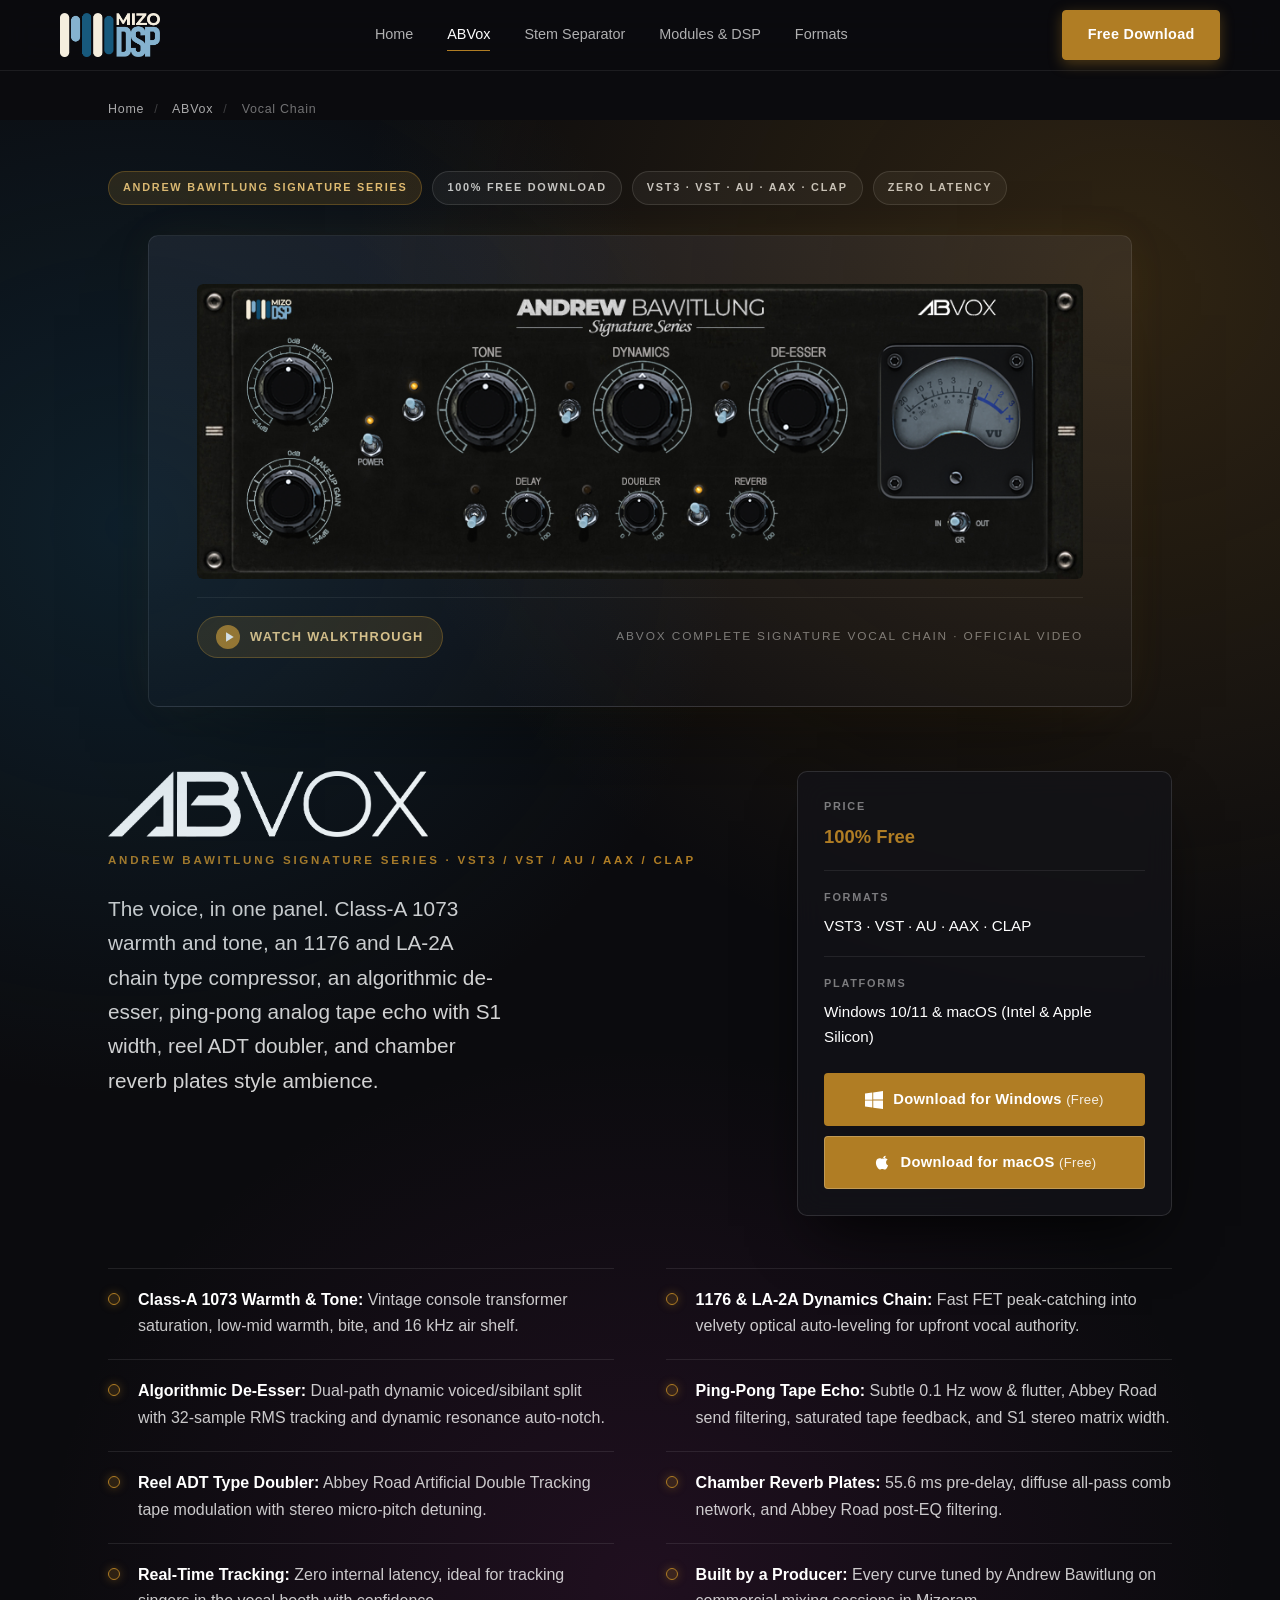
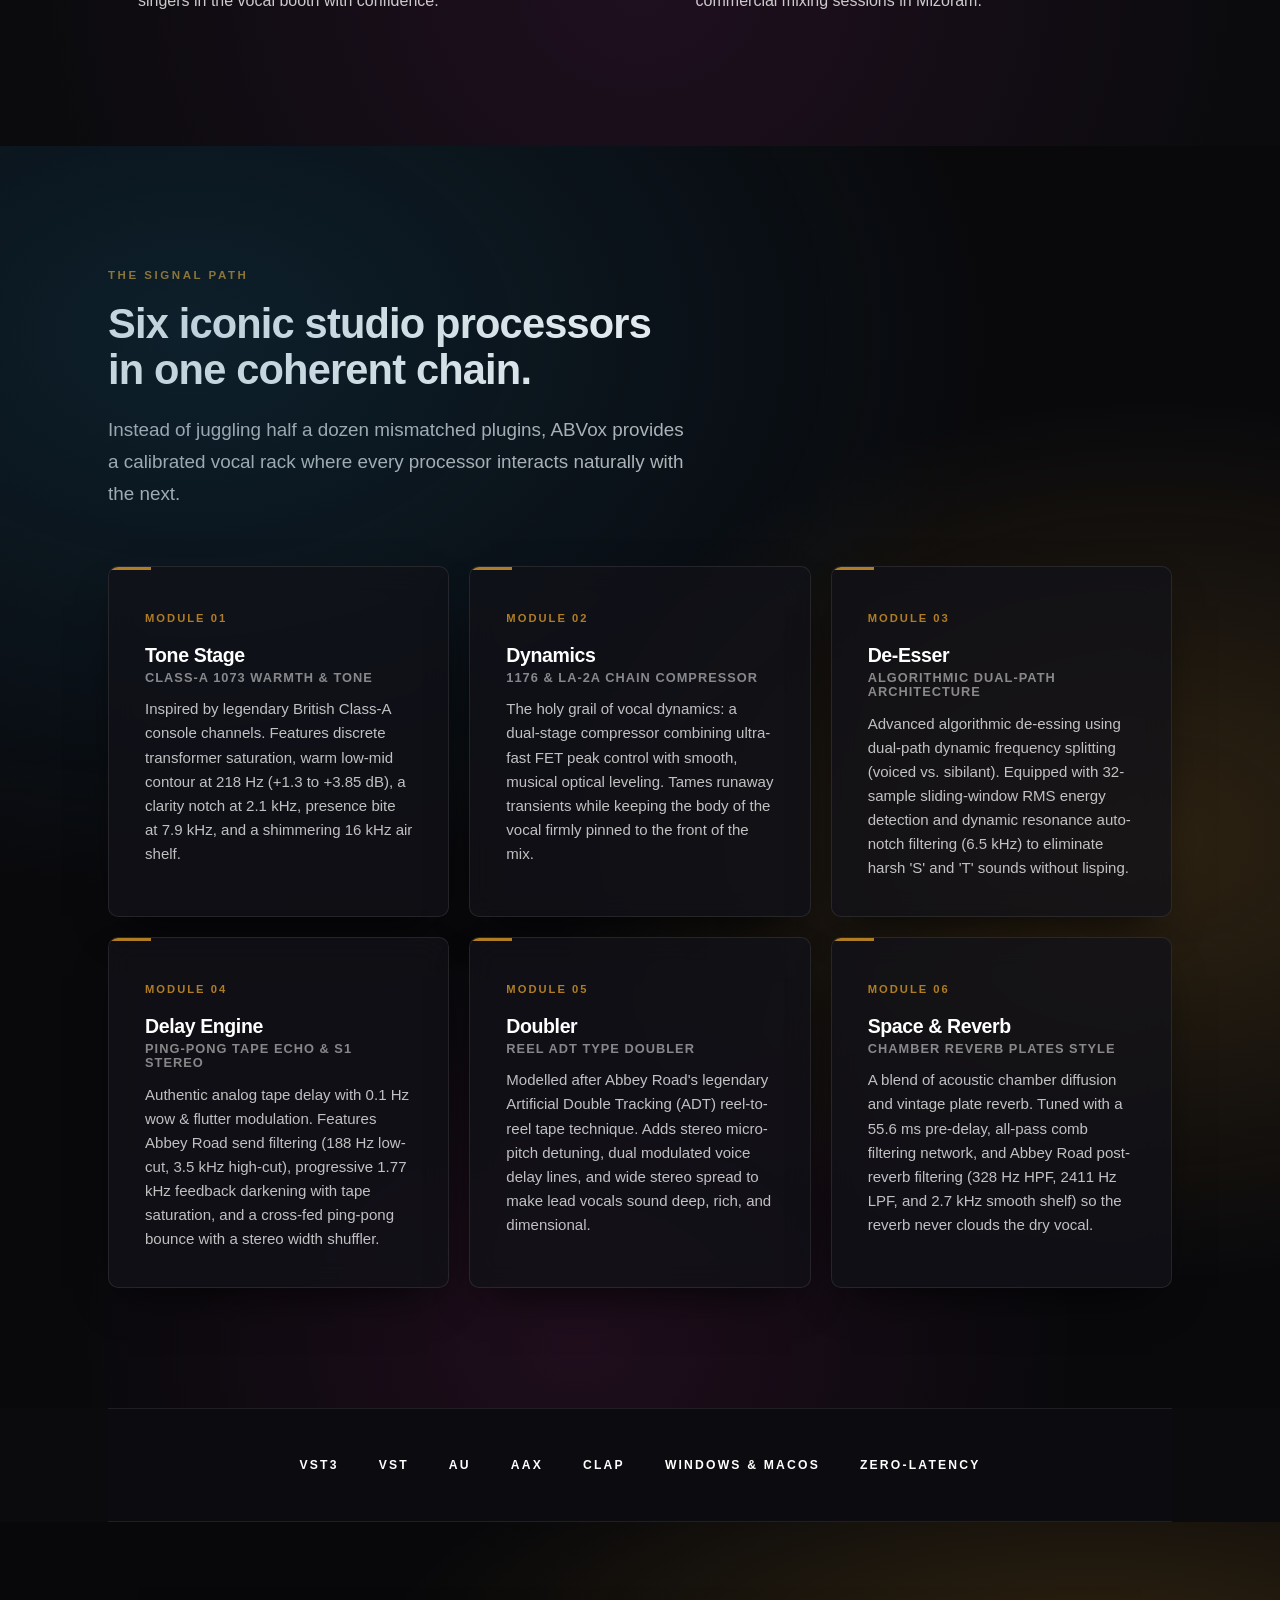
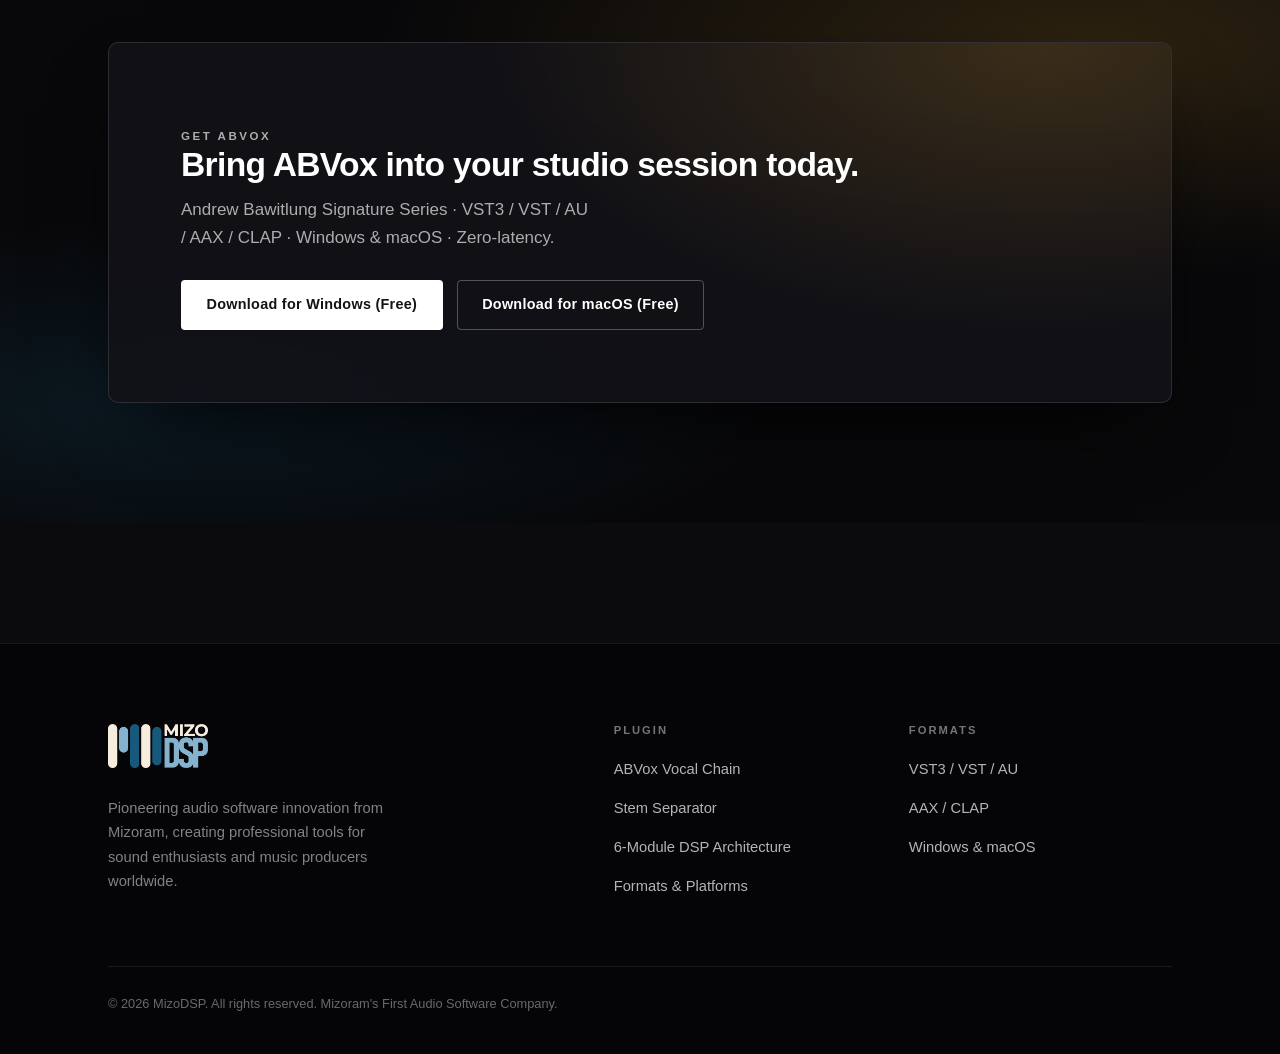
==== commit 3b5b6a82: "Add Stem Separator page, homepage showcase, and Windows-only download section" ====
--- a/abvox.html
+++ b/abvox.html
@@ -33,7 +33,7 @@
 <meta name="twitter:image" content="https://mizodsp.github.io/assets/og-preview.png" />
 
 <script>document.documentElement.classList.add('js');</script>
-<link rel="stylesheet" href="styles.css?v=4" />
+<link rel="stylesheet" href="styles.css?v=8" />
 </head>
 <body class="page-dark">
 
@@ -48,12 +48,13 @@
     <nav class="nav" id="nav" aria-label="Primary">
       <a href="index.html">Home</a>
       <a href="abvox.html" aria-current="page">ABVox</a>
+      <a href="stem-separator.html">Stem Separator</a>
       <a href="#modules">Modules &amp; DSP</a>
       <a href="#formats">Formats</a>
     </nav>
 
     <div class="site-header__cta">
-      <a class="btn btn--accent" href="#get" style="background:#b07d24; color:#ffffff; border-color:#b07d24;">Free Download</a>
+      <a class="btn btn--accent" href="#get" onclick="openDownloadModal('Windows'); return false;" style="background:#b07d24; color:#ffffff; border-color:#b07d24;">Free Download</a>
       <button class="nav-toggle" id="navToggle" aria-expanded="false" aria-controls="nav">Menu</button>
     </div>
   </div>
@@ -108,7 +109,7 @@
           </p>
         </div>
 
-        <aside class="product__aside" id="get">
+        <aside class="product__aside" id="get" style="scroll-margin-top: 90px;">
           <dl>
             <div>
               <dt>Price</dt>
@@ -125,11 +126,11 @@
           </dl>
 
           <div class="download-actions" style="margin-top: 24px; display: grid; gap: 10px;">
-            <a class="btn btn--solid btn--download js-download-trigger" href="https://github.com/mizodsp/mizodsp.github.io/releases/download/v1.0.0/ABVox_v1.0.0_Windows.zip" data-platform="Windows" title="Download ABVox for Windows (Free)">
+            <a class="btn btn--solid btn--download js-download-trigger" href="https://github.com/mizodsp/mizodsp.github.io/releases/download/v1.0.0/ABVox_v1.0.0_Windows.zip" onclick="openDownloadModal('Windows', this.href); return false;" data-platform="Windows" title="Download ABVox for Windows (Free)">
               <svg width="18" height="18" viewBox="0 0 24 24" fill="currentColor" aria-hidden="true"><path d="M0 3.449L9.75 2.1v9.451H0m10.949-9.602L24 0v11.401H10.949M0 12.6h9.75v9.451L0 20.699M10.949 12.6H24V24l-12.951-1.751"/></svg>
               <span>Download for Windows <em>(Free)</em></span>
             </a>
-            <a class="btn btn--solid btn--download btn--download-mac js-download-trigger" href="https://github.com/mizodsp/mizodsp.github.io/releases/download/v1.0.0/ABVox_v1.0.0_macOS.zip" data-platform="macOS" title="Download ABVox for macOS (Free)">
+            <a class="btn btn--solid btn--download btn--download-mac js-download-trigger" href="https://github.com/mizodsp/mizodsp.github.io/releases/download/v1.0.0/ABVox_v1.0.0_macOS.zip" onclick="openDownloadModal('macOS', this.href); return false;" data-platform="macOS" title="Download ABVox for macOS (Free)">
               <svg width="18" height="18" viewBox="0 0 24 24" fill="currentColor" aria-hidden="true"><path d="M18.71 19.5c-.83 1.24-1.71 2.45-3.05 2.47-1.34.03-1.77-.79-3.29-.79-1.53 0-2 .77-3.27.82-1.31.05-2.3-1.32-3.14-2.53C4.25 17 2.94 12.45 4.7 9.39c.87-1.52 2.43-2.48 4.12-2.51 1.28-.02 2.5.87 3.29.87.78 0 2.26-1.07 3.81-.91.65.03 2.47.26 3.64 1.98-.09.06-2.17 1.28-2.15 3.81.03 3.02 2.65 4.03 2.68 4.04-.03.07-.42 1.44-1.38 2.83M15.97 6.37c.62-.75 1.04-1.8 0.92-2.85-.9.04-2 .6-2.65 1.35-.58.66-1.08 1.73-.95 2.76 1.01.08 2.05-.51 2.68-1.26z"/></svg>
               <span>Download for macOS <em>(Free)</em></span>
             </a>
@@ -265,8 +266,8 @@
           </p>
         </div>
         <div class="cta__actions">
-          <a class="btn btn--light js-download-trigger" href="https://github.com/mizodsp/mizodsp.github.io/releases/download/v1.0.0/ABVox_v1.0.0_Windows.zip" data-platform="Windows">Download for Windows (Free)</a>
-          <a class="btn btn--outline-light js-download-trigger" href="https://github.com/mizodsp/mizodsp.github.io/releases/download/v1.0.0/ABVox_v1.0.0_macOS.zip" data-platform="macOS">Download for macOS (Free)</a>
+          <a class="btn btn--light js-download-trigger" href="https://github.com/mizodsp/mizodsp.github.io/releases/download/v1.0.0/ABVox_v1.0.0_Windows.zip" onclick="openDownloadModal('Windows', this.href); return false;" data-platform="Windows">Download for Windows (Free)</a>
+          <a class="btn btn--outline-light js-download-trigger" href="https://github.com/mizodsp/mizodsp.github.io/releases/download/v1.0.0/ABVox_v1.0.0_macOS.zip" onclick="openDownloadModal('macOS', this.href); return false;" data-platform="macOS">Download for macOS (Free)</a>
         </div>
       </div>
     </div>
@@ -290,6 +291,7 @@
         <h4>Plugin</h4>
         <ul>
           <li><a href="abvox.html">ABVox Vocal Chain</a></li>
+          <li><a href="stem-separator.html">Stem Separator</a></li>
           <li><a href="#modules">6-Module DSP Architecture</a></li>
           <li><a href="#formats">Formats &amp; Platforms</a></li>
         </ul>
@@ -323,6 +325,26 @@
       toggle.setAttribute('aria-expanded', String(open));
     });
   }
+
+  // Handle smooth scroll to anchor when navigated with a hash (e.g. abvox.html#get)
+  function handleHashScroll() {
+    if (window.location.hash) {
+      try {
+        var target = document.querySelector(window.location.hash);
+        if (target) {
+          setTimeout(function () {
+            target.scrollIntoView({ behavior: 'smooth', block: 'start' });
+          }, 80);
+        }
+      } catch (e) {}
+    }
+  }
+  if (document.readyState === 'complete') {
+    handleHashScroll();
+  } else {
+    window.addEventListener('load', handleHashScroll);
+  }
+  window.addEventListener('hashchange', handleHashScroll);
 
   // Click-to-play / toggle product video in abvox.html
   var playProductBtn = document.getElementById('playProductVideoBtn');
@@ -388,173 +410,295 @@
       els.forEach(function (el) { el.classList.add('is-visible'); });
     }, 2500);
   })();
-
-  // Download Modal Logic
-  (function () {
-    var modal = document.getElementById('downloadModal');
-    var backdrop = document.getElementById('modalBackdrop');
-    var closeBtn = document.getElementById('modalCloseBtn');
-    var formView = document.getElementById('modalFormView');
-    var successView = document.getElementById('modalSuccessView');
-    var form = document.getElementById('downloadForm');
-    var submitBtn = document.getElementById('modalSubmitBtn');
-    var submitBtnText = document.getElementById('modalSubmitBtnText');
-    var platformBadgeText = document.getElementById('modalPlatformText');
-    var platformIcon = document.getElementById('modalPlatformIcon');
-    var platformInput = document.getElementById('formPlatform');
-    var subjectInput = document.getElementById('formSubject');
-    var directLink = document.getElementById('modalDirectLink');
-    var doneBtn = document.getElementById('modalDoneBtn');
-    var nameInput = document.getElementById('formName');
-
-    var currentDownloadUrl = '';
-    var currentPlatform = 'Windows';
-
-    var winSvg = '<svg width="14" height="14" viewBox="0 0 24 24" fill="currentColor" style="vertical-align: -2px; margin-right: 4px;" aria-hidden="true"><path d="M0 3.449L9.75 2.1v9.451H0m10.949-9.602L24 0v11.401H10.949M0 12.6h9.75v9.451L0 20.699M10.949 12.6H24V24l-12.951-1.751"/></svg>';
-    var macSvg = '<svg width="14" height="14" viewBox="0 0 24 24" fill="currentColor" style="vertical-align: -2px; margin-right: 4px;" aria-hidden="true"><path d="M18.71 19.5c-.83 1.24-1.71 2.45-3.05 2.47-1.34.03-1.77-.79-3.29-.79-1.53 0-2 .77-3.27.82-1.31.05-2.3-1.32-3.14-2.53C4.25 17 2.94 12.45 4.7 9.39c.87-1.52 2.43-2.48 4.12-2.51 1.28-.02 2.5.87 3.29.87.78 0 2.26-1.07 3.81-.91.65.03 2.47.26 3.64 1.98-.09.06-2.17 1.28-2.15 3.81.03 3.02 2.65 4.03 2.68 4.04-.03.07-.42 1.44-1.38 2.83M15.97 6.37c.62-.75 1.04-1.8 0.92-2.85-.9.04-2 .6-2.65 1.35-.58.66-1.08 1.73-.95 2.76 1.01.08 2.05-.51 2.68-1.26z"/></svg>';
-
-    function openModal(platform, url) {
-      currentPlatform = platform;
-      currentDownloadUrl = url;
-      platformInput.value = platform;
-      subjectInput.value = 'New ABVox Free Download (' + platform + ')';
-      directLink.href = url;
-      directLink.textContent = 'Direct Download for ' + platform;
-
-      if (platform === 'Windows') {
-        platformIcon.innerHTML = winSvg;
-        platformBadgeText.textContent = 'Windows (VST3, VST, AAX, CLAP)';
-        submitBtnText.textContent = 'Download for Windows (Free)';
-      } else {
-        platformIcon.innerHTML = macSvg;
-        platformBadgeText.textContent = 'macOS (VST3, AU, AAX, CLAP)';
-        submitBtnText.textContent = 'Download for macOS (Free)';
-      }
-
-      formView.style.display = 'block';
-      successView.style.display = 'none';
-      submitBtn.disabled = false;
-
-      modal.classList.add('is-open');
-      modal.setAttribute('aria-hidden', 'false');
-      document.body.style.overflow = 'hidden';
-
-      setTimeout(function () {
-        if (nameInput) nameInput.focus();
-      }, 120);
-    }
-
-    function closeModal() {
-      modal.classList.remove('is-open');
-      modal.setAttribute('aria-hidden', 'true');
-      document.body.style.overflow = '';
-    }
-
-    // Attach to all download triggers
-    var triggers = document.querySelectorAll('.js-download-trigger');
-    triggers.forEach(function (btn) {
-      btn.addEventListener('click', function (e) {
-        e.preventDefault();
-        var platform = btn.getAttribute('data-platform') || 'Windows';
-        var url = btn.getAttribute('href');
-        openModal(platform, url);
-      });
-    });
-
-    if (backdrop) backdrop.addEventListener('click', closeModal);
-    if (closeBtn) closeBtn.addEventListener('click', closeModal);
-    if (doneBtn) doneBtn.addEventListener('click', closeModal);
-
-    document.addEventListener('keydown', function (e) {
-      if (e.key === 'Escape' && modal.classList.contains('is-open')) {
-        closeModal();
-      }
-    });
-
-    function triggerFileDownload(url) {
-      var a = document.createElement('a');
-      a.href = url;
-      a.setAttribute('download', '');
-      document.body.appendChild(a);
-      a.click();
-      setTimeout(function () {
-        if (a.parentNode) a.parentNode.removeChild(a);
-      }, 1000);
-    }
-
-    // Form submission
-    if (form) {
-      form.addEventListener('submit', function (e) {
-        e.preventDefault();
-
-        submitBtn.disabled = true;
-        submitBtnText.textContent = 'Starting Download...';
-
-        var formData = new FormData(form);
-
-        // Submit to FormSubmit asynchronously
-        fetch(form.action, {
-          method: 'POST',
-          headers: {
-            'Accept': 'application/json'
-          },
-          body: formData
-        })
-        .then(function (response) {
-          return response.json().catch(function () { return { ok: true }; });
-        })
-        .catch(function (err) {
-          console.warn('FormSubmit network notice:', err);
-        })
-        .finally(function () {
-          // Always trigger file download
-          triggerFileDownload(currentDownloadUrl);
-
-          // Show success view
-          formView.style.display = 'none';
-          successView.style.display = 'block';
-          form.reset();
-        });
-      });
-    }
-  })();
 </script>
 
+<!-- DOWNLOAD EMAIL MODAL STYLES (Inline to bypass any browser cache) -->
+<style>
+.download-modal {
+  position: fixed !important;
+  top: 0 !important;
+  left: 0 !important;
+  right: 0 !important;
+  bottom: 0 !important;
+  width: 100vw !important;
+  height: 100vh !important;
+  z-index: 9999999 !important;
+  display: none;
+  align-items: center;
+  justify-content: center;
+  padding: 16px;
+  box-sizing: border-box;
+}
+
+.download-modal.is-open {
+  display: flex !important;
+}
+
+.download-modal__backdrop {
+  position: absolute !important;
+  top: 0 !important;
+  left: 0 !important;
+  right: 0 !important;
+  bottom: 0 !important;
+  width: 100% !important;
+  height: 100% !important;
+  background: rgba(8, 8, 11, 0.88) !important;
+  backdrop-filter: blur(12px) !important;
+  -webkit-backdrop-filter: blur(12px) !important;
+  cursor: pointer;
+}
+
+.download-modal__dialog {
+  position: relative !important;
+  z-index: 10 !important;
+  width: 100% !important;
+  max-width: 480px !important;
+  background: #14151a !important;
+  background: linear-gradient(180deg, #181920 0%, #111216 100%) !important;
+  border: 1px solid rgba(176, 125, 36, 0.4) !important;
+  box-shadow: 0 25px 65px rgba(0, 0, 0, 0.9), 0 0 40px rgba(176, 125, 36, 0.15) !important;
+  border-radius: 12px !important;
+  padding: 32px 28px !important;
+  color: #f5f4f1 !important;
+  box-sizing: border-box !important;
+  font-family: -apple-system, BlinkMacSystemFont, "Segoe UI", Roboto, sans-serif !important;
+}
+
+.download-modal__close {
+  position: absolute !important;
+  top: 16px !important;
+  right: 16px !important;
+  width: 36px !important;
+  height: 36px !important;
+  display: inline-flex !important;
+  align-items: center !important;
+  justify-content: center !important;
+  background: rgba(255, 255, 255, 0.08) !important;
+  border: 1px solid rgba(255, 255, 255, 0.14) !important;
+  border-radius: 50% !important;
+  color: #ffffff !important;
+  cursor: pointer !important;
+  font-size: 18px !important;
+  line-height: 1 !important;
+  transition: all 0.2s ease !important;
+}
+
+.download-modal__close:hover {
+  background: rgba(255, 255, 255, 0.2) !important;
+  transform: scale(1.08) !important;
+}
+
+.modal-os-tabs {
+  display: flex !important;
+  gap: 8px !important;
+  background: rgba(255, 255, 255, 0.04) !important;
+  border: 1px solid rgba(255, 255, 255, 0.08) !important;
+  border-radius: 8px !important;
+  padding: 4px !important;
+  margin-bottom: 16px !important;
+}
+
+.modal-os-tab {
+  flex: 1 !important;
+  display: inline-flex !important;
+  align-items: center !important;
+  justify-content: center !important;
+  gap: 6px !important;
+  padding: 8px 12px !important;
+  background: transparent !important;
+  border: none !important;
+  border-radius: 6px !important;
+  color: rgba(255, 255, 255, 0.65) !important;
+  font-size: 0.88rem !important;
+  font-weight: 600 !important;
+  cursor: pointer !important;
+  transition: all 0.2s ease !important;
+}
+
+.modal-os-tab:hover {
+  color: #ffffff !important;
+  background: rgba(255, 255, 255, 0.06) !important;
+}
+
+.modal-os-tab.is-active {
+  background: #b07d24 !important;
+  color: #ffffff !important;
+  box-shadow: 0 2px 8px rgba(176, 125, 36, 0.35) !important;
+}
+
+.download-modal__badge {
+  display: inline-flex !important;
+  align-items: center !important;
+  gap: 6px !important;
+  background: rgba(176, 125, 36, 0.16) !important;
+  border: 1px solid rgba(176, 125, 36, 0.4) !important;
+  color: #dfaa47 !important;
+  font-size: 0.8rem !important;
+  font-weight: 600 !important;
+  letter-spacing: 0.03em !important;
+  padding: 4px 10px !important;
+  border-radius: 4px !important;
+  margin-bottom: 12px !important;
+}
+
+.download-modal__title {
+  font-size: 1.55rem !important;
+  font-weight: 700 !important;
+  color: #ffffff !important;
+  margin: 0 0 8px 0 !important;
+  line-height: 1.2 !important;
+}
+
+.download-modal__subtitle {
+  color: rgba(255, 255, 255, 0.72) !important;
+  font-size: 0.92rem !important;
+  line-height: 1.5 !important;
+  margin: 0 0 18px 0 !important;
+}
+
+.download-modal__form {
+  display: flex !important;
+  flex-direction: column !important;
+  gap: 16px !important;
+}
+
+.download-modal .form-group {
+  display: flex !important;
+  flex-direction: column !important;
+  gap: 6px !important;
+  text-align: left !important;
+}
+
+.download-modal .form-label {
+  font-size: 0.86rem !important;
+  font-weight: 500 !important;
+  color: rgba(255, 255, 255, 0.9) !important;
+  margin: 0 !important;
+}
+
+.download-modal .form-input {
+  width: 100% !important;
+  padding: 12px 14px !important;
+  background: rgba(255, 255, 255, 0.06) !important;
+  border: 1px solid rgba(255, 255, 255, 0.18) !important;
+  border-radius: 6px !important;
+  color: #ffffff !important;
+  font-size: 0.95rem !important;
+  box-sizing: border-box !important;
+}
+
+.download-modal .form-input:focus {
+  outline: none !important;
+  border-color: #b07d24 !important;
+  background: rgba(255, 255, 255, 0.1) !important;
+  box-shadow: 0 0 0 3px rgba(176, 125, 36, 0.3) !important;
+}
+
+.btn--modal-submit {
+  width: 100% !important;
+  margin-top: 6px !important;
+  padding: 13px 20px !important;
+  background: #b07d24 !important;
+  color: #ffffff !important;
+  border: 1px solid #b07d24 !important;
+  font-weight: 600 !important;
+  font-size: 1rem !important;
+  justify-content: center !important;
+  border-radius: 6px !important;
+  cursor: pointer !important;
+  display: inline-flex !important;
+  align-items: center !important;
+  gap: 8px !important;
+  box-sizing: border-box !important;
+  transition: all 0.2s ease !important;
+}
+
+.btn--modal-submit:hover:not(:disabled) {
+  background: #c59132 !important;
+  border-color: #c59132 !important;
+  box-shadow: 0 4px 18px rgba(176, 125, 36, 0.5) !important;
+}
+
+.btn--modal-submit:disabled {
+  opacity: 0.75 !important;
+  cursor: wait !important;
+}
+
+.download-modal__note {
+  font-size: 0.78rem !important;
+  color: rgba(255, 255, 255, 0.5) !important;
+  text-align: center !important;
+  margin: 4px 0 0 0 !important;
+}
+
+.download-modal__success {
+  text-align: center !important;
+  padding: 12px 0 8px !important;
+}
+
+.download-modal__success .success-icon {
+  margin: 0 auto 16px !important;
+  width: 58px !important;
+  height: 58px !important;
+  background: rgba(176, 125, 36, 0.16) !important;
+  border: 1px solid rgba(176, 125, 36, 0.4) !important;
+  border-radius: 50% !important;
+  display: flex !important;
+  align-items: center !important;
+  justify-content: center !important;
+}
+
+.download-modal__actions {
+  display: flex !important;
+  flex-direction: column !important;
+  gap: 10px !important;
+  margin-top: 24px !important;
+}
+
+@media (max-width: 540px) {
+  .download-modal__dialog {
+    padding: 24px 18px !important;
+  }
+  .download-modal__title {
+    font-size: 1.35rem !important;
+  }
+}
+</style>
+
 <!-- DOWNLOAD EMAIL MODAL -->
-<div class="download-modal" id="downloadModal" aria-hidden="true" role="dialog" aria-modal="true" aria-labelledby="modalTitle">
-  <div class="download-modal__backdrop" id="modalBackdrop"></div>
+<div class="download-modal" id="downloadModal" style="display:none;" aria-hidden="true" role="dialog" aria-modal="true" aria-labelledby="modalTitle">
+  <div class="download-modal__backdrop" id="modalBackdrop" onclick="closeDownloadModal()"></div>
   <div class="download-modal__dialog">
-    <button class="download-modal__close" id="modalCloseBtn" type="button" aria-label="Close download modal">
-      <svg width="20" height="20" viewBox="0 0 24 24" fill="none" stroke="currentColor" stroke-width="2" stroke-linecap="round" stroke-linejoin="round"><line x1="18" y1="6" x2="6" y2="18"></line><line x1="6" y1="6" x2="18" y2="18"></line></svg>
-    </button>
+    <button class="download-modal__close" id="modalCloseBtn" onclick="closeDownloadModal()" type="button" aria-label="Close download modal">✕</button>
 
     <!-- Form View -->
     <div class="download-modal__content" id="modalFormView">
       <div class="download-modal__header">
         <div class="download-modal__badge" id="modalPlatformBadge">
-          <span id="modalPlatformIcon"></span>
-          <span id="modalPlatformText">Windows (64-bit)</span>
+          <span id="modalPlatformText">Windows (VST3, VST, AAX, CLAP)</span>
         </div>
-        <h3 class="download-modal__title" id="modalTitle">Get ABVox Free</h3>
+        <h3 class="download-modal__title" id="modalTitle">Download ABVox for Windows</h3>
         <p class="download-modal__subtitle">Enter your name and email to download ABVox Signature Vocal Chain.</p>
       </div>
 
-      <form class="download-modal__form" id="downloadForm" action="https://formsubmit.app/f/pkw368cwfg" method="POST">
-        <!-- Anti-spam Honeypot -->
-        <input type="text" name="_gotcha" tabindex="-1" autocomplete="off" style="display:none" aria-hidden="true" />
-
-        <!-- Metadata fields -->
+      <form class="download-modal__form" id="downloadForm" action="https://api.web3forms.com/submit" method="POST">
+        <!-- Web3Forms Access Key -->
+        <input type="hidden" name="access_key" value="9c504c6c-5943-48a9-87bd-8b77f9579c1c" />
+        <input type="hidden" name="from_name" value="MizoDSP" />
+        <input type="hidden" name="subject" id="formSubject" value="New ABVox Free Download (Windows)" />
         <input type="hidden" name="platform" id="formPlatform" value="Windows" />
-        <input type="hidden" name="_subject" id="formSubject" value="New ABVox Free Download (Windows)" />
+
+        <!-- Anti-spam botcheck -->
+        <input type="checkbox" name="botcheck" style="display:none;" />
 
         <div class="form-group">
-          <label for="formName" class="form-label">First Name</label>
-          <input type="text" id="formName" name="name" class="form-input" placeholder="e.g. Andrew" required autocomplete="given-name" />
+          <label for="formName" class="form-label">Name</label>
+          <input type="text" id="formName" name="name" class="form-input" required autocomplete="name" />
         </div>
 
         <div class="form-group">
-          <label for="formEmail" class="form-label">Email Address</label>
-          <input type="email" id="formEmail" name="email" class="form-input" placeholder="you@studio.com" required autocomplete="email" />
+          <label for="formEmail" class="form-label">Email</label>
+          <input type="email" id="formEmail" name="email" class="form-input" required autocomplete="email" />
         </div>
 
         <button type="submit" class="btn btn--solid btn--modal-submit" id="modalSubmitBtn">
@@ -574,16 +718,167 @@
         <svg width="32" height="32" viewBox="0 0 24 24" fill="none" stroke="#b07d24" stroke-width="2.5" stroke-linecap="round" stroke-linejoin="round"><path d="M22 11.08V12a10 10 0 1 1-5.93-9.14"></path><polyline points="22 4 12 14.01 9 11.01"></polyline></svg>
       </div>
       <h3 class="download-modal__title">Your Download Has Started!</h3>
-      <p class="download-modal__subtitle" id="modalSuccessMessage">
-        Thank you for downloading ABVox. If your download doesn't begin automatically, click the direct download link below.
+      <p class="download-modal__subtitle" style="margin-bottom: 20px;">
+        Thank you for downloading ABVox. If your download doesn't begin automatically, or to download another platform, use the direct links below:
       </p>
-      <div class="download-modal__actions">
-        <a class="btn btn--solid" id="modalDirectLink" href="#" download style="background:var(--accent); color:#fff; border-color:var(--accent); justify-content:center;">Direct Download Link</a>
-        <button type="button" class="btn btn--outline-light" id="modalDoneBtn" style="justify-content:center;">Close</button>
+      <div class="download-modal__actions" style="display: flex; flex-direction: column; gap: 10px;">
+        <a class="btn btn--solid modal-dl-link" href="https://github.com/mizodsp/mizodsp.github.io/releases/download/v1.0.0/ABVox_v1.0.0_Windows.zip" download="ABVox_v1.0.0_Windows.zip" style="background:var(--accent); color:#ffffff; border-color:var(--accent); justify-content:center; display:flex; align-items:center; gap:8px;">
+          <svg width="16" height="16" viewBox="0 0 24 24" fill="currentColor" aria-hidden="true"><path d="M0 3.449L9.75 2.1v9.451H0m10.949-9.602L24 0v11.401H10.949M0 12.6h9.75v9.451L0 20.699M10.949 12.6H24V24l-12.951-1.751"/></svg>
+          Download for Windows (ZIP)
+        </a>
+        <a class="btn btn--solid modal-dl-link" href="https://github.com/mizodsp/mizodsp.github.io/releases/download/v1.0.0/ABVox_v1.0.0_macOS.zip" download="ABVox_v1.0.0_macOS.zip" style="background:rgba(255, 255, 255, 0.08); color:#ffffff; border:1px solid rgba(255, 255, 255, 0.2); justify-content:center; display:flex; align-items:center; gap:8px;">
+          <svg width="16" height="16" viewBox="0 0 24 24" fill="currentColor" aria-hidden="true"><path d="M18.71 19.5c-.83 1.24-1.71 2.45-3.05 2.47-1.34.03-1.77-.79-3.29-.79-1.53 0-2 .77-3.27.82-1.31.05-2.3-1.32-3.14-2.53C4.25 17 2.94 12.45 4.7 9.39c.87-1.52 2.43-2.48 4.12-2.51 1.28-.02 2.5.87 3.29.87.78 0 2.26-1.07 3.81-.91.65.03 2.47.26 3.64 1.98-.09.06-2.17 1.28-2.15 3.81.03 3.02 2.65 4.03 2.68 4.04-.03.07-.42 1.44-1.38 2.83M15.97 6.37c.62-.75 1.04-1.8 0.92-2.85-.9.04-2 .6-2.65 1.35-.58.66-1.08 1.73-.95 2.76 1.01.08 2.05-.51 2.68-1.26z"/></svg>
+          Download for macOS (ZIP)
+        </a>
       </div>
     </div>
   </div>
 </div>
 
+<script>
+  // Bulletproof Global Modal Handlers
+  var WIN_DOWNLOAD_URL = 'https://github.com/mizodsp/mizodsp.github.io/releases/download/v1.0.0/ABVox_v1.0.0_Windows.zip';
+  var MAC_DOWNLOAD_URL = 'https://github.com/mizodsp/mizodsp.github.io/releases/download/v1.0.0/ABVox_v1.0.0_macOS.zip';
+  var currentDownloadUrl = WIN_DOWNLOAD_URL;
+  var currentPlatform = 'Windows';
+
+  var isSubmitting = false;
+
+  window.openDownloadModal = function (platform, url) {
+    var modal = document.getElementById('downloadModal');
+    if (!modal) return;
+    isSubmitting = false;
+
+    currentPlatform = platform || 'Windows';
+    currentDownloadUrl = url || (currentPlatform === 'macOS' ? MAC_DOWNLOAD_URL : WIN_DOWNLOAD_URL);
+
+    var badgeText = document.getElementById('modalPlatformText');
+    var modalTitle = document.getElementById('modalTitle');
+    var submitBtnText = document.getElementById('modalSubmitBtnText');
+    var platformInput = document.getElementById('formPlatform');
+    var subjectInput = document.getElementById('formSubject');
+    var formView = document.getElementById('modalFormView');
+    var successView = document.getElementById('modalSuccessView');
+    var submitBtn = document.getElementById('modalSubmitBtn');
+    var nameInput = document.getElementById('formName');
+
+    if (platformInput) platformInput.value = currentPlatform;
+    if (subjectInput) subjectInput.value = 'New ABVox Free Download (' + currentPlatform + ')';
+
+    if (currentPlatform === 'macOS') {
+      if (badgeText) badgeText.textContent = 'macOS (VST3, AU, AAX, CLAP)';
+      if (modalTitle) modalTitle.textContent = 'Download ABVox for macOS';
+      if (submitBtnText) submitBtnText.textContent = 'Download for macOS (Free)';
+    } else {
+      if (badgeText) badgeText.textContent = 'Windows (VST3, VST, AAX, CLAP)';
+      if (modalTitle) modalTitle.textContent = 'Download ABVox for Windows';
+      if (submitBtnText) submitBtnText.textContent = 'Download for Windows (Free)';
+    }
+
+    if (formView) formView.style.display = 'block';
+    if (successView) successView.style.display = 'none';
+    if (submitBtn) submitBtn.disabled = false;
+
+    modal.style.display = 'flex';
+    modal.classList.add('is-open');
+    modal.setAttribute('aria-hidden', 'false');
+    document.body.style.overflow = 'hidden';
+
+    setTimeout(function () {
+      if (nameInput) nameInput.focus();
+    }, 100);
+  };
+
+  window.closeDownloadModal = function () {
+    var modal = document.getElementById('downloadModal');
+    if (!modal) return;
+    modal.style.display = 'none';
+    modal.classList.remove('is-open');
+    modal.setAttribute('aria-hidden', 'true');
+    document.body.style.overflow = '';
+  };
+
+  // Close on Escape key
+  document.addEventListener('keydown', function (e) {
+    if (e.key === 'Escape') {
+      window.closeDownloadModal();
+    }
+  });
+
+  // Global event delegation ONLY for download triggers (never intercept direct download links!)
+  document.addEventListener('click', function (e) {
+    // If clicking a direct download link on the success screen, let the browser download naturally!
+    if (e.target.closest('.modal-dl-link, .download-modal__success')) {
+      return;
+    }
+
+    var trigger = e.target.closest('.js-download-trigger');
+    if (trigger) {
+      e.preventDefault();
+      e.stopPropagation();
+      var platform = trigger.getAttribute('data-platform') || (trigger.href && trigger.href.indexOf('macOS') !== -1 ? 'macOS' : 'Windows');
+      var url = trigger.getAttribute('href');
+      window.openDownloadModal(platform, url);
+    }
+  });
+
+  function triggerDirectFileDownload(url) {
+    if (!url) return;
+    var a = document.createElement('a');
+    a.href = url;
+    a.setAttribute('download', '');
+    a.style.display = 'none';
+    document.body.appendChild(a);
+    a.click();
+    setTimeout(function () {
+      if (a.parentNode) a.parentNode.removeChild(a);
+    }, 1000);
+  }
+
+  // Handle Form Submission
+  var form = document.getElementById('downloadForm');
+  if (form) {
+    form.addEventListener('submit', function (e) {
+      e.preventDefault();
+      if (isSubmitting) return;
+      isSubmitting = true;
+
+      var submitBtn = document.getElementById('modalSubmitBtn');
+      var submitBtnText = document.getElementById('modalSubmitBtnText');
+      var formView = document.getElementById('modalFormView');
+      var successView = document.getElementById('modalSuccessView');
+
+      if (submitBtn) submitBtn.disabled = true;
+      if (submitBtnText) submitBtnText.textContent = 'Starting Download...';
+
+      // Start automatic file download exactly ONCE within user gesture
+      triggerDirectFileDownload(currentDownloadUrl);
+
+      // Flip immediately to success screen showing direct links for both platforms
+      if (formView) formView.style.display = 'none';
+      if (successView) successView.style.display = 'block';
+
+      // Send form data asynchronously to Web3Forms in background
+      var formData = new FormData(form);
+      var object = Object.fromEntries(formData);
+      var json = JSON.stringify(object);
+
+      fetch(form.action, {
+        method: 'POST',
+        headers: {
+          'Content-Type': 'application/json',
+          'Accept': 'application/json'
+        },
+        body: json
+      })
+      .catch(function (err) {
+        console.warn('Web3Forms notice:', err);
+      });
+
+      form.reset();
+    });
+  }
+</script>
+
 </body>
 </html>
--- a/styles.css
+++ b/styles.css
@@ -37,8 +37,13 @@
 
 html {
   scroll-behavior: smooth;
+  scroll-padding-top: 85px;
   -webkit-text-size-adjust: 100%;
   overflow-x: hidden;
+}
+
+#get {
+  scroll-margin-top: 90px;
 }
 
 body {
@@ -2431,3 +2436,566 @@
     font-size: 1.35rem;
   }
 }
+
+/* ==========================================================================
+   Stem Separator page
+   Dark product page: hero, app screenshot and the interactive stem player.
+   ========================================================================== */
+
+body.page-stem .product {
+  padding-top: clamp(24px, 3vw, 40px);
+}
+
+body.page-stem .product__stage {
+  padding: clamp(10px, 2vw, 22px);
+}
+
+body.page-stem .section__title {
+  color: #ffffff;
+}
+
+body.page-stem .lede {
+  color: rgba(255, 255, 255, 0.7);
+}
+
+#demo {
+  scroll-margin-top: 90px;
+}
+
+/* ---------- hero ---------- */
+
+.stem-hero__brand {
+  display: flex;
+  align-items: center;
+  gap: 18px;
+}
+
+.stem-hero__icon {
+  width: 68px;
+  height: 68px;
+  flex: 0 0 auto;
+  border-radius: 16px;
+  border: 1px solid rgba(255, 255, 255, 0.12);
+  box-shadow: 0 16px 36px -18px rgba(0, 0, 0, 0.95);
+}
+
+.stem-hero__brand .product__sub {
+  margin-top: 10px;
+}
+
+body.page-stem .product__title {
+  font-size: clamp(2.1rem, 4.6vw, 3.2rem);
+  line-height: 1.05;
+}
+
+body.page-stem .product__tagline {
+  max-width: 44ch;
+}
+
+.stem-price {
+  color: var(--accent);
+  font-size: 1.15rem;
+}
+
+.stem-coming {
+  margin: 14px 0 0;
+  font-size: 0.78rem;
+  line-height: 1.55;
+  color: rgba(255, 255, 255, 0.45);
+}
+
+.stem-cta-short {
+  display: none;
+}
+
+body.page-stem .btn--soon {
+  width: 100%;
+  justify-content: center;
+  background: rgba(255, 255, 255, 0.04);
+  border: 1px dashed rgba(255, 255, 255, 0.22);
+  color: rgba(255, 255, 255, 0.72);
+  cursor: default;
+}
+
+body.page-stem .btn--soon:hover {
+  transform: none;
+  background: rgba(255, 255, 255, 0.04);
+  color: rgba(255, 255, 255, 0.72);
+}
+
+body.page-stem .btn.is-disabled {
+  opacity: 0.6;
+  cursor: default;
+  pointer-events: none;
+}
+
+/* ---------- demo section ---------- */
+
+body.page-stem .section--demo {
+  position: relative;
+  background: #09090c;
+  overflow: hidden;
+}
+
+body.page-stem .section--demo::before {
+  content: "";
+  position: absolute;
+  inset: 0;
+  background:
+    radial-gradient(90% 70% at 12% 10%, rgba(23, 89, 124, 0.26), transparent 55%),
+    radial-gradient(85% 65% at 88% 85%, rgba(176, 125, 36, 0.18), transparent 55%);
+  pointer-events: none;
+}
+
+body.page-stem .section--demo > .wrap {
+  position: relative;
+}
+
+/* ---------- stem player ---------- */
+
+.stem-player {
+  margin-top: clamp(28px, 4vw, 44px);
+  padding: clamp(16px, 3vw, 26px);
+  background: linear-gradient(180deg, rgba(20, 20, 27, 0.94) 0%, rgba(12, 12, 16, 0.97) 100%);
+  border: 1px solid rgba(255, 255, 255, 0.1);
+  border-radius: var(--radius-lg);
+  box-shadow: 0 40px 90px -50px rgba(0, 0, 0, 0.95),
+    0 0 50px -24px rgba(23, 89, 124, 0.55);
+  font-variant-numeric: tabular-nums;
+}
+
+.stem-player__toolbar {
+  display: flex;
+  align-items: center;
+  gap: 16px;
+  padding-bottom: 16px;
+  border-bottom: 1px solid rgba(255, 255, 255, 0.08);
+}
+
+.stem-play {
+  width: 52px;
+  height: 52px;
+  flex: 0 0 auto;
+  display: grid;
+  place-items: center;
+  border-radius: 50%;
+  border: 1px solid rgba(176, 125, 36, 0.6);
+  background: linear-gradient(180deg, #c59132 0%, #9c6d1e 100%);
+  color: #ffffff;
+  cursor: pointer;
+  transition: transform 0.2s var(--ease), box-shadow 0.2s var(--ease),
+    background 0.2s var(--ease);
+}
+
+.stem-play:hover {
+  transform: translateY(-1px);
+  box-shadow: 0 0 26px rgba(176, 125, 36, 0.5);
+}
+
+.stem-play:focus-visible {
+  outline: 2px solid #8fb7dc;
+  outline-offset: 3px;
+}
+
+.stem-play:disabled {
+  cursor: wait;
+  opacity: 0.8;
+}
+
+.stem-play__icon {
+  width: 20px;
+  height: 20px;
+  display: block;
+}
+
+.stem-play__icon--pause {
+  display: none;
+}
+
+.stem-player[data-state="playing"] .stem-play__icon--play {
+  display: none;
+}
+
+.stem-player[data-state="playing"] .stem-play__icon--pause {
+  display: block;
+}
+
+.stem-player[data-state="loading"] .stem-play {
+  animation: stem-pulse 1.1s ease-in-out infinite;
+}
+
+@keyframes stem-pulse {
+  0%, 100% { box-shadow: 0 0 0 0 rgba(176, 125, 36, 0.4); }
+  50% { box-shadow: 0 0 0 8px rgba(176, 125, 36, 0); }
+}
+
+.stem-player__title {
+  display: flex;
+  flex-direction: column;
+  gap: 2px;
+  min-width: 0;
+}
+
+.stem-player__label {
+  font-size: 0.68rem;
+  font-weight: 700;
+  letter-spacing: 0.18em;
+  text-transform: uppercase;
+  color: rgba(255, 255, 255, 0.45);
+}
+
+.stem-player__hint {
+  font-size: 0.95rem;
+  font-weight: 500;
+  color: #f2f1ec;
+}
+
+.stem-player__time {
+  margin-left: auto;
+  font-size: 0.85rem;
+  letter-spacing: 0.04em;
+  color: rgba(255, 255, 255, 0.6);
+  white-space: nowrap;
+}
+
+.stem-tracks {
+  display: flex;
+  flex-direction: column;
+  margin-top: 6px;
+}
+
+.stem-track {
+  --track-color: #8fb7dc;
+  display: grid;
+  grid-template-columns: minmax(180px, 215px) minmax(0, 1fr);
+  gap: clamp(12px, 2.5vw, 24px);
+  align-items: center;
+  padding: 11px 0;
+  border-bottom: 1px solid rgba(255, 255, 255, 0.06);
+}
+
+.stem-track:last-child {
+  border-bottom: 0;
+}
+
+.stem-track[data-stem="vocals"] { --track-color: #e6b45a; }
+.stem-track[data-stem="drums"]  { --track-color: #7fb3dd; }
+.stem-track[data-stem="bass"]   { --track-color: #a99be8; }
+.stem-track[data-stem="others"] { --track-color: #6fc9b4; }
+
+.stem-track__meta {
+  display: flex;
+  align-items: center;
+  gap: 8px;
+  min-width: 0;
+}
+
+.stem-track__dot {
+  width: 8px;
+  height: 8px;
+  flex: 0 0 auto;
+  border-radius: 50%;
+  background: var(--track-color);
+  box-shadow: 0 0 10px var(--track-color);
+}
+
+.stem-track__name {
+  flex: 1 1 auto;
+  min-width: 0;
+  font-size: 0.96rem;
+  font-weight: 600;
+  color: #f2f1ec;
+  white-space: nowrap;
+  overflow: hidden;
+  text-overflow: ellipsis;
+  transition: opacity 0.2s var(--ease);
+}
+
+.stem-toggle {
+  width: 26px;
+  height: 26px;
+  flex: 0 0 auto;
+  display: inline-flex;
+  align-items: center;
+  justify-content: center;
+  border-radius: 6px;
+  border: 1px solid rgba(255, 255, 255, 0.16);
+  background: rgba(255, 255, 255, 0.04);
+  color: rgba(255, 255, 255, 0.72);
+  font-family: var(--font);
+  font-size: 11px;
+  font-weight: 700;
+  line-height: 1;
+  cursor: pointer;
+  transition: background 0.18s var(--ease), color 0.18s var(--ease),
+    border-color 0.18s var(--ease), box-shadow 0.18s var(--ease);
+}
+
+.stem-toggle:hover {
+  border-color: rgba(255, 255, 255, 0.4);
+  color: #ffffff;
+}
+
+.stem-toggle:focus-visible {
+  outline: 2px solid #8fb7dc;
+  outline-offset: 2px;
+}
+
+.stem-toggle[data-action="mute"][aria-pressed="true"] {
+  background: #b07d24;
+  border-color: #b07d24;
+  color: #ffffff;
+  box-shadow: 0 0 14px rgba(176, 125, 36, 0.55);
+}
+
+.stem-toggle[data-action="solo"][aria-pressed="true"] {
+  background: #8fb7dc;
+  border-color: #8fb7dc;
+  color: #0b131a;
+  box-shadow: 0 0 14px rgba(143, 183, 220, 0.55);
+}
+
+.stem-track__wave {
+  position: relative;
+  height: 56px;
+  min-width: 0;
+  border-radius: 6px;
+  overflow: hidden;
+  background: rgba(255, 255, 255, 0.025);
+  border: 1px solid rgba(255, 255, 255, 0.05);
+  transition: opacity 0.2s var(--ease);
+}
+
+.stem-track__wave::after {
+  content: "";
+  position: absolute;
+  left: 0;
+  right: 0;
+  top: 50%;
+  height: 1px;
+  background: rgba(255, 255, 255, 0.08);
+  pointer-events: none;
+}
+
+.stem-track__wave canvas {
+  display: block;
+  width: 100%;
+  height: 100%;
+}
+
+.stem-track__playhead {
+  position: absolute;
+  top: 0;
+  bottom: 0;
+  left: 0;
+  width: 2px;
+  background: #f0c370;
+  box-shadow: 0 0 10px rgba(240, 195, 112, 0.85);
+  transform: translateX(0);
+  opacity: 0;
+  pointer-events: none;
+  will-change: transform;
+}
+
+.stem-track.is-muted .stem-track__name,
+.stem-track.is-not-soloed .stem-track__name,
+.stem-track.is-muted .stem-track__wave,
+.stem-track.is-not-soloed .stem-track__wave {
+  opacity: 0.34;
+}
+
+.stem-track.is-muted .stem-track__dot,
+.stem-track.is-not-soloed .stem-track__dot {
+  opacity: 0.4;
+  box-shadow: none;
+}
+
+.stem-player__status {
+  margin: 16px 0 0;
+  font-size: 0.72rem;
+  font-weight: 600;
+  letter-spacing: 0.12em;
+  text-transform: uppercase;
+  color: rgba(255, 255, 255, 0.42);
+}
+
+.stem-noscript {
+  margin-top: 24px;
+  color: rgba(255, 255, 255, 0.6);
+}
+
+@media (max-width: 860px) {
+  .stem-player__toolbar {
+    flex-wrap: wrap;
+    gap: 12px;
+  }
+
+  .stem-player__time {
+    margin-left: 0;
+    width: 100%;
+    padding-left: 68px;
+  }
+
+  .stem-track {
+    grid-template-columns: minmax(0, 1fr);
+    gap: 8px;
+    padding: 14px 0;
+  }
+
+  .stem-track__wave {
+    height: 64px;
+  }
+
+  .stem-hero__icon {
+    width: 56px;
+    height: 56px;
+    border-radius: 13px;
+  }
+}
+
+@media (max-width: 520px) {
+  .stem-player {
+    padding: 14px;
+  }
+
+  .stem-player__hint {
+    font-size: 0.86rem;
+  }
+
+  .stem-player__time {
+    padding-left: 0;
+  }
+
+  body.page-stem .stem-cta-full {
+    display: none;
+  }
+
+  body.page-stem .stem-cta-short {
+    display: inline;
+  }
+
+  body.page-stem .site-header__cta .btn {
+    padding: 0.7em 1.1em;
+  }
+}
+
+/* ==========================================================================
+   Homepage — Stem Separator showcase
+   ========================================================================== */
+
+.section--stem-home {
+  position: relative;
+  background: linear-gradient(180deg, #faf9f5 0%, #f2f0e9 100%);
+  border-top: 1px solid var(--line);
+  overflow: hidden;
+}
+
+.section--stem-home::before {
+  content: "";
+  position: absolute;
+  inset: 0;
+  background:
+    radial-gradient(55% 55% at 92% 6%, rgba(23, 89, 124, 0.07), transparent 62%),
+    radial-gradient(50% 50% at 4% 92%, rgba(176, 125, 36, 0.07), transparent 62%);
+  pointer-events: none;
+}
+
+.section--stem-home > .wrap {
+  position: relative;
+}
+
+.stem-home__title {
+  display: flex;
+  align-items: center;
+  gap: 18px;
+  flex-wrap: wrap;
+}
+
+.stem-home__icon {
+  width: 58px;
+  height: 58px;
+  flex: 0 0 auto;
+  border-radius: 15px;
+  box-shadow: 0 12px 26px -14px rgba(0, 0, 0, 0.55);
+}
+
+.stem-home__title .feature__title {
+  margin: 0;
+}
+
+.stem-home__title .feature__title span {
+  margin-top: 9px;
+  text-wrap: balance;
+}
+
+.stem-home__actions {
+  display: flex;
+  flex-wrap: wrap;
+  gap: 10px;
+}
+
+.stem-home__stage {
+  margin: clamp(6px, 1.5vw, 14px) 0 0;
+  padding: clamp(8px, 1.8vw, 20px);
+  border-radius: var(--radius-lg);
+  background: linear-gradient(180deg, #16161c 0%, #0a0a0d 100%);
+  border: 1px solid var(--line-dark);
+  box-shadow: 0 48px 90px -58px rgba(0, 0, 0, 0.7);
+}
+
+.stem-home__stage img {
+  display: block;
+  width: 100%;
+  height: auto;
+  border-radius: 6px;
+  border: 1px solid rgba(255, 255, 255, 0.07);
+}
+
+.stem-home__caption {
+  display: flex;
+  flex-wrap: wrap;
+  justify-content: space-between;
+  gap: 8px 16px;
+  margin-top: 16px;
+  padding-top: 14px;
+  border-top: 1px solid rgba(255, 255, 255, 0.08);
+  font-size: 0.72rem;
+  font-weight: 600;
+  letter-spacing: 0.14em;
+  text-transform: uppercase;
+  color: rgba(255, 255, 255, 0.48);
+}
+
+.stem-home__caption span:first-child {
+  color: var(--accent);
+}
+
+@media (max-width: 700px) {
+  .stem-home__icon {
+    width: 48px;
+    height: 48px;
+    border-radius: 12px;
+  }
+
+  .stem-home__title {
+    gap: 12px;
+  }
+
+  .stem-home__actions {
+    width: 100%;
+  }
+
+  .stem-home__actions .btn {
+    flex: 1 1 auto;
+    justify-content: center;
+  }
+
+  .stem-home__stage {
+    padding: 7px;
+  }
+
+  .stem-home__caption {
+    font-size: 0.62rem;
+    letter-spacing: 0.1em;
+  }
+}
